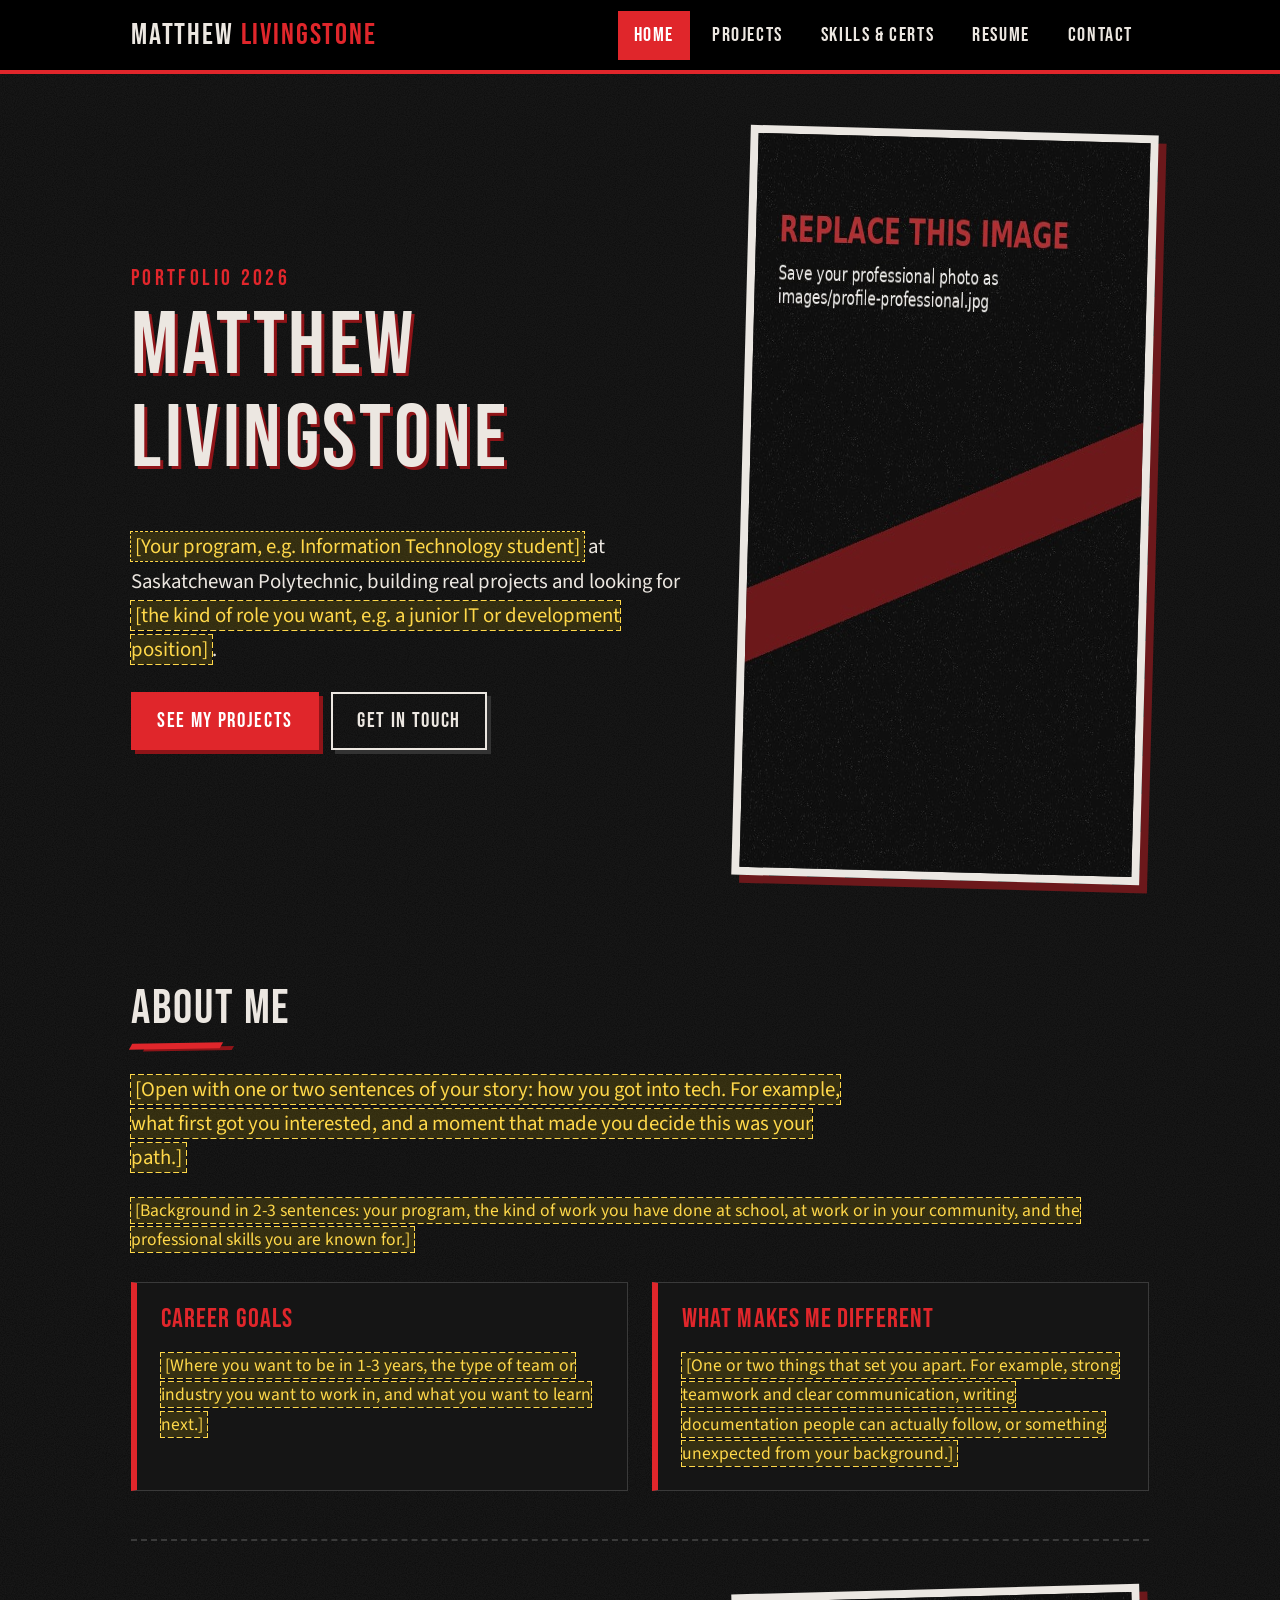
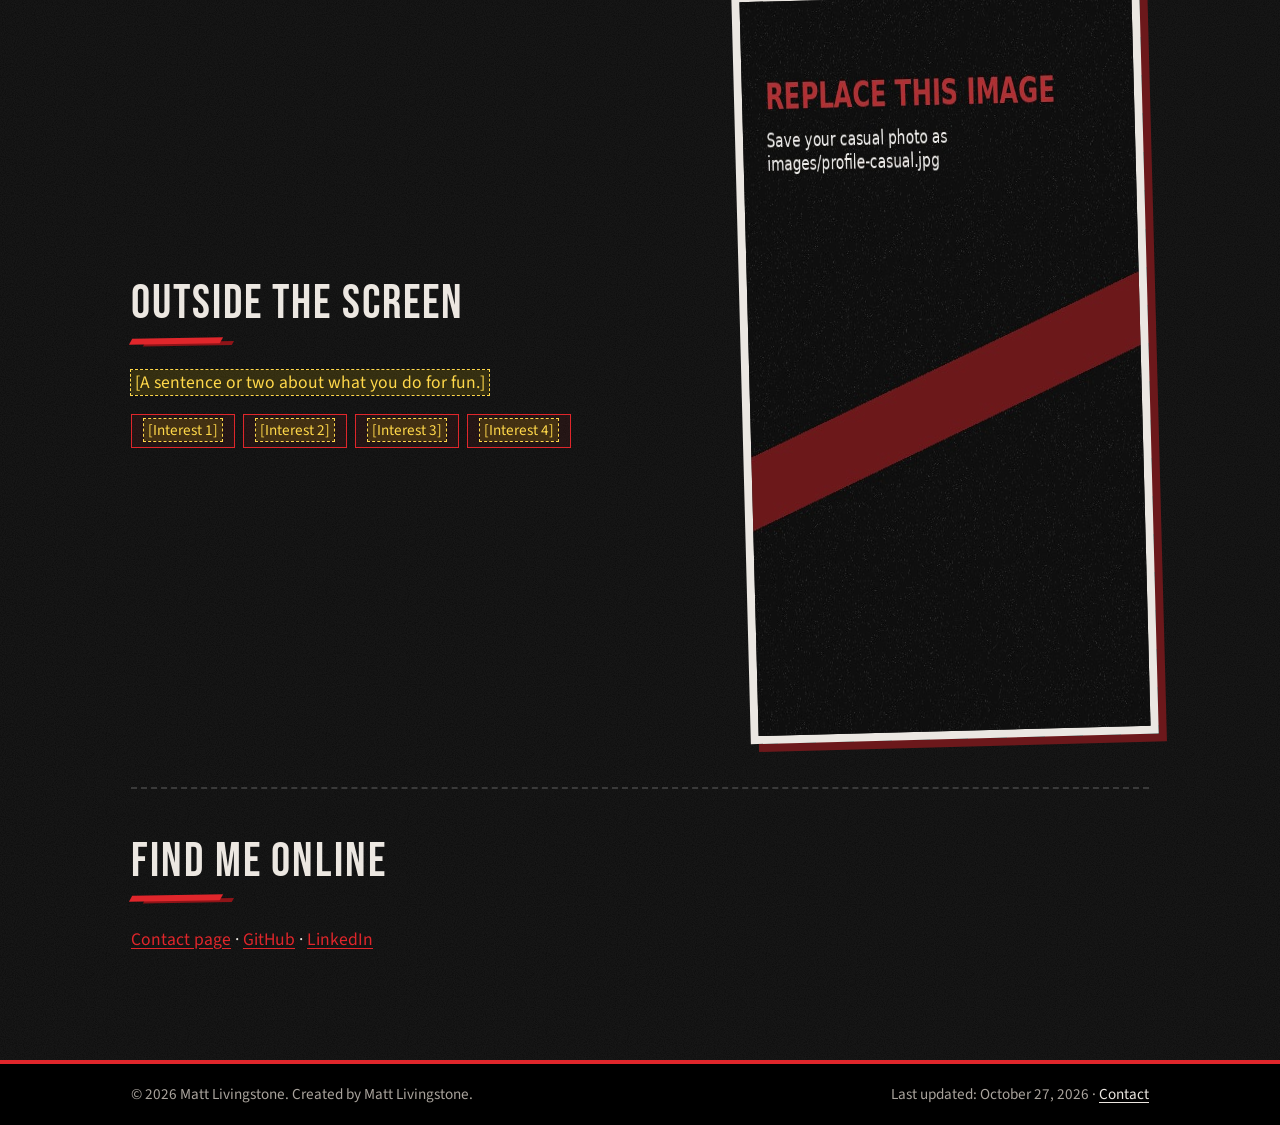
==== index.html @ 57780485 "Update index.html" ====
<!DOCTYPE html>
<html lang="en">
<head>
  <meta charset="UTF-8">
  <meta name="viewport" content="width=device-width, initial-scale=1">
  <title>Matthew Livingstone | Home &amp; About Me</title>
  <meta name="description" content="Portfolio of Matthew Livingstone: about me, projects, skills, resume and contact information.">
  <link rel="stylesheet" href="css/style.css">
</head>
<body>

<header class="site-header">
  <div class="bar">
    <a class="logo" href="index.html">MATTHEW <span>LIVINGSTONE</span></a>
    <nav aria-label="Main navigation">
      <ul>
        <li><a href="index.html" aria-current="page">Home</a></li>
        <li><a href="projects.html">Projects</a></li>
        <li><a href="skills.html">Skills &amp; Certs</a></li>
        <li><a href="resume.html">Resume</a></li>
        <li><a href="contact.html">Contact</a></li>
      </ul>
    </nav>
  </div>
</header>

<main>

  <!-- HOME / HERO -->
  <div class="hero">
    <div>
      <p class="kicker">Portfolio 2026</p>
      <h1>Matthew Livingstone</h1>
      <p class="lead">
        <mark class="fill">[Your program, e.g. Information Technology student]</mark> at
        Saskatchewan Polytechnic, building real projects and looking for
        <mark class="fill">[the kind of role you want, e.g. a junior IT or development position]</mark>.
      </p>
      <div class="buttons">
        <a class="btn" href="projects.html">See My Projects</a>
        <a class="btn ghost" href="contact.html">Get In Touch</a>
      </div>
    </div>
    <figure class="photo">
      <img src="images/profile-professional.jpg" alt="Professional headshot of Matt Livingstone" width="600" height="750">
    </figure>
  </div>

  <!-- ABOUT ME -->
  <section id="about">
    <h2>About Me</h2>
    <p class="lead">
      <mark class="fill">[Open with one or two sentences of your story: how you got into tech. For example, what first got you interested, and a moment that made you decide this was your path.]</mark>
    </p>
    <p>
      <mark class="fill">[Background in 2-3 sentences: your program, the kind of work you have done at school, at work or in your community, and the professional skills you are known for.]</mark>
    </p>

    <div class="grid two" style="margin-top: 28px;">
      <div class="card">
        <h3>Career Goals</h3>
        <p>
          <mark class="fill">[Where you want to be in 1-3 years, the type of team or industry you want to work in, and what you want to learn next.]</mark>
        </p>
      </div>
      <div class="card">
        <h3>What Makes Me Different</h3>
        <p>
          <mark class="fill">[One or two things that set you apart. For example, strong teamwork and clear communication, writing documentation people can actually follow, or something unexpected from your background.]</mark>
        </p>
      </div>
    </div>
  </section>

  <!-- INTERESTS -->
  <section id="interests">
    <div class="hero" style="padding: 0;">
      <div>
        <h2>Outside the Screen</h2>
        <p>
          <mark class="fill">[A sentence or two about what you do for fun.]</mark>
        </p>
        <ul class="tags">
          <li><mark class="fill">[Interest 1]</mark></li>
          <li><mark class="fill">[Interest 2]</mark></li>
          <li><mark class="fill">[Interest 3]</mark></li>
          <li><mark class="fill">[Interest 4]</mark></li>
        </ul>
      </div>
      <figure class="photo alt">
        <img src="images/profile-casual.jpg" alt="Casual photo of Matt Livingstone" width="600" height="750">
      </figure>
    </div>
  </section>

  <!-- QUICK CONTACT -->
  <section id="quick-contact">
    <h2>Find Me Online</h2>
    <p>
      <a href="contact.html">Contact page</a> &middot;
      <a href="https://github.com/YOUR-GITHUB-USERNAME">GitHub</a> &middot;
      <a href="https://www.linkedin.com/in/YOUR-LINKEDIN-NAME">LinkedIn</a>
    </p>
  </section>

</main>

<footer class="site-footer">
  <div class="bar">
    <span>&copy; 2026 Matt Livingstone. Created by Matt Livingstone.</span>
    <span>Last updated: October 27, 2026 &middot; <a href="contact.html">Contact</a></span>
  </div>
</footer>

</body>
</html>
---- css/style.css ----
/* ==========================================================
   Matt Livingstone – Portfolio
   Red + black, a little grungy, nothing fancy.
   Edit the colours here and the whole site changes.
   ========================================================== */

@import url("https://fonts.googleapis.com/css2?family=Bebas+Neue&family=Source+Sans+3:wght@400;600;700&display=swap");

:root {
  --black: #0b0b0b;
  --panel: #151515;
  --panel-2: #1c1c1c;
  --red: #e0262b;
  --red-dark: #8f1418;
  --text: #ece7e1;
  --muted: #a9a39c;
  --line: #3a3a3a;
}

* { box-sizing: border-box; }

html { scroll-behavior: smooth; }

body {
  margin: 0;
  background-color: var(--black);
  /* subtle film-grain noise drawn with SVG, no image file needed */
  background-image: url("data:image/svg+xml;utf8,<svg xmlns='http://www.w3.org/2000/svg' width='220' height='220'><filter id='n'><feTurbulence type='fractalNoise' baseFrequency='0.9' numOctaves='2' stitchTiles='stitch'/><feColorMatrix values='0 0 0 0 1  0 0 0 0 1  0 0 0 0 1  0 0 0 0.07 0'/></filter><rect width='100%' height='100%' filter='url(%23n)'/></svg>");
  color: var(--text);
  font-family: "Source Sans 3", "Segoe UI", Arial, sans-serif;
  font-size: 1.1rem;
  line-height: 1.65;
}

a { color: var(--red); text-underline-offset: 3px; }
a:hover, a:focus { color: #ff5a5f; }

img { max-width: 100%; display: block; }

/* ---------- Headings ---------- */
h1, h2, h3 {
  font-family: "Bebas Neue", Impact, "Arial Narrow", sans-serif;
  font-weight: 400;
  letter-spacing: 0.04em;
  line-height: 1.05;
  margin: 0 0 0.5em;
}
h1 { font-size: clamp(3rem, 9vw, 5.5rem); text-shadow: 3px 3px 0 var(--red-dark); }
h2 { font-size: clamp(2rem, 5vw, 3rem); color: var(--text); }
h3 { font-size: 1.7rem; color: var(--red); }

/* rough red slash under section headings */
h2::after {
  content: "";
  display: block;
  width: 90px;
  height: 6px;
  margin-top: 8px;
  background: var(--red);
  transform: skewX(-30deg) rotate(-1deg);
  box-shadow: 14px 3px 0 -1px var(--red-dark);
}

/* ---------- Header / navigation ---------- */
.site-header {
  background: #000;
  border-bottom: 4px solid var(--red);
  position: sticky;
  top: 0;
  z-index: 10;
}
.site-header .bar {
  max-width: 1050px;
  margin: 0 auto;
  padding: 10px 16px;
  display: flex;
  flex-wrap: wrap;
  align-items: center;
  justify-content: space-between;
  gap: 8px 24px;
}
.logo {
  font-family: "Bebas Neue", Impact, sans-serif;
  font-size: 1.9rem;
  letter-spacing: 0.06em;
  color: var(--text);
  text-decoration: none;
}
.logo span { color: var(--red); }

nav ul {
  list-style: none;
  margin: 0;
  padding: 0;
  display: flex;
  flex-wrap: wrap;
  gap: 4px 6px;
}
nav a {
  display: block;
  padding: 6px 14px;
  font-family: "Bebas Neue", Impact, sans-serif;
  font-size: 1.25rem;
  letter-spacing: 0.08em;
  color: var(--text);
  text-decoration: none;
  border: 2px solid transparent;
}
nav a:hover, nav a:focus { border-color: var(--red); color: #fff; }
nav a[aria-current="page"] { background: var(--red); color: #fff; }

/* ---------- Layout ---------- */
main { max-width: 1050px; margin: 0 auto; padding: 0 16px; }
section { padding: 48px 0; }
section + section { border-top: 2px dashed var(--line); }

.lead { font-size: 1.3rem; color: var(--text); max-width: 46rem; }
.muted { color: var(--muted); }

/* ---------- Hero (home) ---------- */
.hero {
  display: grid;
  grid-template-columns: 1.4fr 1fr;
  gap: 40px;
  align-items: center;
  padding: 56px 0;
}
.kicker {
  font-family: "Bebas Neue", Impact, sans-serif;
  letter-spacing: 0.15em;
  color: var(--red);
  font-size: 1.4rem;
  margin: 0 0 4px;
}
.buttons { display: flex; flex-wrap: wrap; gap: 12px; margin-top: 24px; }
.btn {
  display: inline-block;
  padding: 10px 24px;
  background: var(--red);
  color: #fff;
  font-family: "Bebas Neue", Impact, sans-serif;
  font-size: 1.3rem;
  letter-spacing: 0.08em;
  text-decoration: none;
  border: 2px solid var(--red);
  box-shadow: 4px 4px 0 var(--red-dark);
}
.btn:hover, .btn:focus { background: #fff; color: var(--black); border-color: #fff; }
.btn.ghost { background: transparent; color: var(--text); border-color: var(--text); box-shadow: 4px 4px 0 #333; }
.btn.ghost:hover, .btn.ghost:focus { background: var(--text); color: var(--black); }

/* photos get a taped / photocopied look */
.photo { position: relative; margin: 0; }
.photo img {
  width: 100%;
  border: 8px solid #e8e2da;
  filter: grayscale(0.35) contrast(1.05);
  box-shadow: 8px 8px 0 var(--red-dark);
  transform: rotate(1.5deg);
}
.photo.alt img { transform: rotate(-1.5deg); }
.photo figcaption { margin-top: 16px; font-size: 0.9rem; color: var(--muted); text-align: center; }

/* ---------- Cards ---------- */
.grid { display: grid; gap: 24px; }
.grid.two { grid-template-columns: repeat(2, 1fr); }
.grid.three { grid-template-columns: repeat(3, 1fr); }

.card {
  background: var(--panel);
  border: 1px solid var(--line);
  border-left: 6px solid var(--red);
  padding: 22px 24px;
}
.card h3 { margin-bottom: 0.3em; }
.card p:last-child { margin-bottom: 0; }

.tags { list-style: none; padding: 0; margin: 0; display: flex; flex-wrap: wrap; gap: 8px; }
.tags li {
  padding: 3px 12px;
  border: 1px solid var(--red);
  font-size: 0.95rem;
  background: rgba(224, 38, 43, 0.08);
}

/* ---------- Projects + STAR ---------- */
.project { padding: 56px 0; }
.project-head { display: flex; flex-wrap: wrap; align-items: baseline; gap: 6px 16px; }
.status {
  font-family: "Bebas Neue", Impact, sans-serif;
  letter-spacing: 0.1em;
  background: var(--red);
  color: #fff;
  padding: 2px 12px;
  font-size: 1.1rem;
  transform: rotate(-2deg);
  display: inline-block;
}
.meta { margin: 0 0 20px; padding: 0; list-style: none; }
.meta li { margin-bottom: 4px; }
.meta strong { color: var(--red); }

.project-body {
  display: grid;
  grid-template-columns: 1fr 1fr;
  gap: 32px;
  margin-top: 16px;
}
.artifact { margin: 0; }
.artifact img { border: 2px solid var(--line); width: 100%; }
.artifact figcaption { font-size: 0.95rem; color: var(--muted); margin-top: 8px; }

.star { margin: 0; padding: 0; list-style: none; display: grid; gap: 14px; }
.star li {
  background: var(--panel);
  border: 1px solid var(--line);
  padding: 12px 16px 12px 70px;
  position: relative;
}
.star li b {
  position: absolute;
  left: 0;
  top: 0;
  bottom: 0;
  width: 54px;
  display: flex;
  align-items: center;
  justify-content: center;
  background: var(--red);
  color: #fff;
  font-family: "Bebas Neue", Impact, sans-serif;
  font-size: 2.2rem;
  font-weight: 400;
}
.star li span.label {
  display: block;
  font-family: "Bebas Neue", Impact, sans-serif;
  letter-spacing: 0.1em;
  color: var(--red);
  font-size: 1.1rem;
  line-height: 1.2;
}
.reflection {
  margin-top: 28px;
  padding: 18px 22px;
  background: var(--panel-2);
  border: 2px dashed var(--red);
}
.reflection h4 {
  margin: 0 0 6px;
  font-family: "Bebas Neue", Impact, sans-serif;
  font-weight: 400;
  font-size: 1.5rem;
  letter-spacing: 0.08em;
  color: var(--red);
}
.reflection p { margin: 0; }

/* ---------- Resume ---------- */
.resume-item { margin-bottom: 26px; }
.resume-item h3 { margin-bottom: 0; }
.resume-item .when { color: var(--muted); margin: 0 0 6px; font-size: 1rem; }
.resume-item ul { margin: 6px 0 0; padding-left: 1.2rem; }

/* ---------- Contact form ---------- */
form { display: grid; gap: 16px; }
label { display: block; font-family: "Bebas Neue", Impact, sans-serif; letter-spacing: 0.08em; font-size: 1.3rem; margin-bottom: 4px; }
input, textarea {
  width: 100%;
  padding: 10px 12px;
  background: #0f0f0f;
  color: var(--text);
  border: 2px solid var(--line);
  font: inherit;
}
input:focus, textarea:focus { outline: none; border-color: var(--red); }
textarea { min-height: 160px; resize: vertical; }
button.btn { cursor: pointer; justify-self: start; }
.contact-list { list-style: none; padding: 0; margin: 0; }
.contact-list li { margin-bottom: 14px; }
.contact-list strong {
  display: block;
  font-family: "Bebas Neue", Impact, sans-serif;
  letter-spacing: 0.1em;
  color: var(--red);
  font-weight: 400;
  font-size: 1.3rem;
}

/* ---------- Things YOU still need to fill in ---------- */
/* Find them by searching the page text for "[" or the class "fill".
   When you replace the text, delete the <mark class="fill"> tags too. */
mark.fill {
  background: rgba(255, 214, 0, 0.14);
  color: #ffd84a;
  padding: 0 4px;
  outline: 1px dashed #ffd84a;
}

/* ---------- Footer ---------- */
.site-footer {
  margin-top: 40px;
  background: #000;
  border-top: 4px solid var(--red);
  color: var(--muted);
  font-size: 0.95rem;
}
.site-footer .bar {
  max-width: 1050px;
  margin: 0 auto;
  padding: 18px 16px;
  display: flex;
  flex-wrap: wrap;
  justify-content: space-between;
  gap: 6px 24px;
}
.site-footer a { color: var(--text); }

/* ---------- Phones / small screens ---------- */
@media (max-width: 800px) {
  .hero, .project-body, .grid.two, .grid.three { grid-template-columns: 1fr; }
  .hero { padding-top: 32px; }
  .site-header { position: static; }
  .photo { max-width: 360px; }
}

@media print {
  body { background: #fff; color: #000; }
  .site-header, .site-footer, .buttons { display: none; }
  .card, .resume-item { border-color: #999; background: #fff; }
}
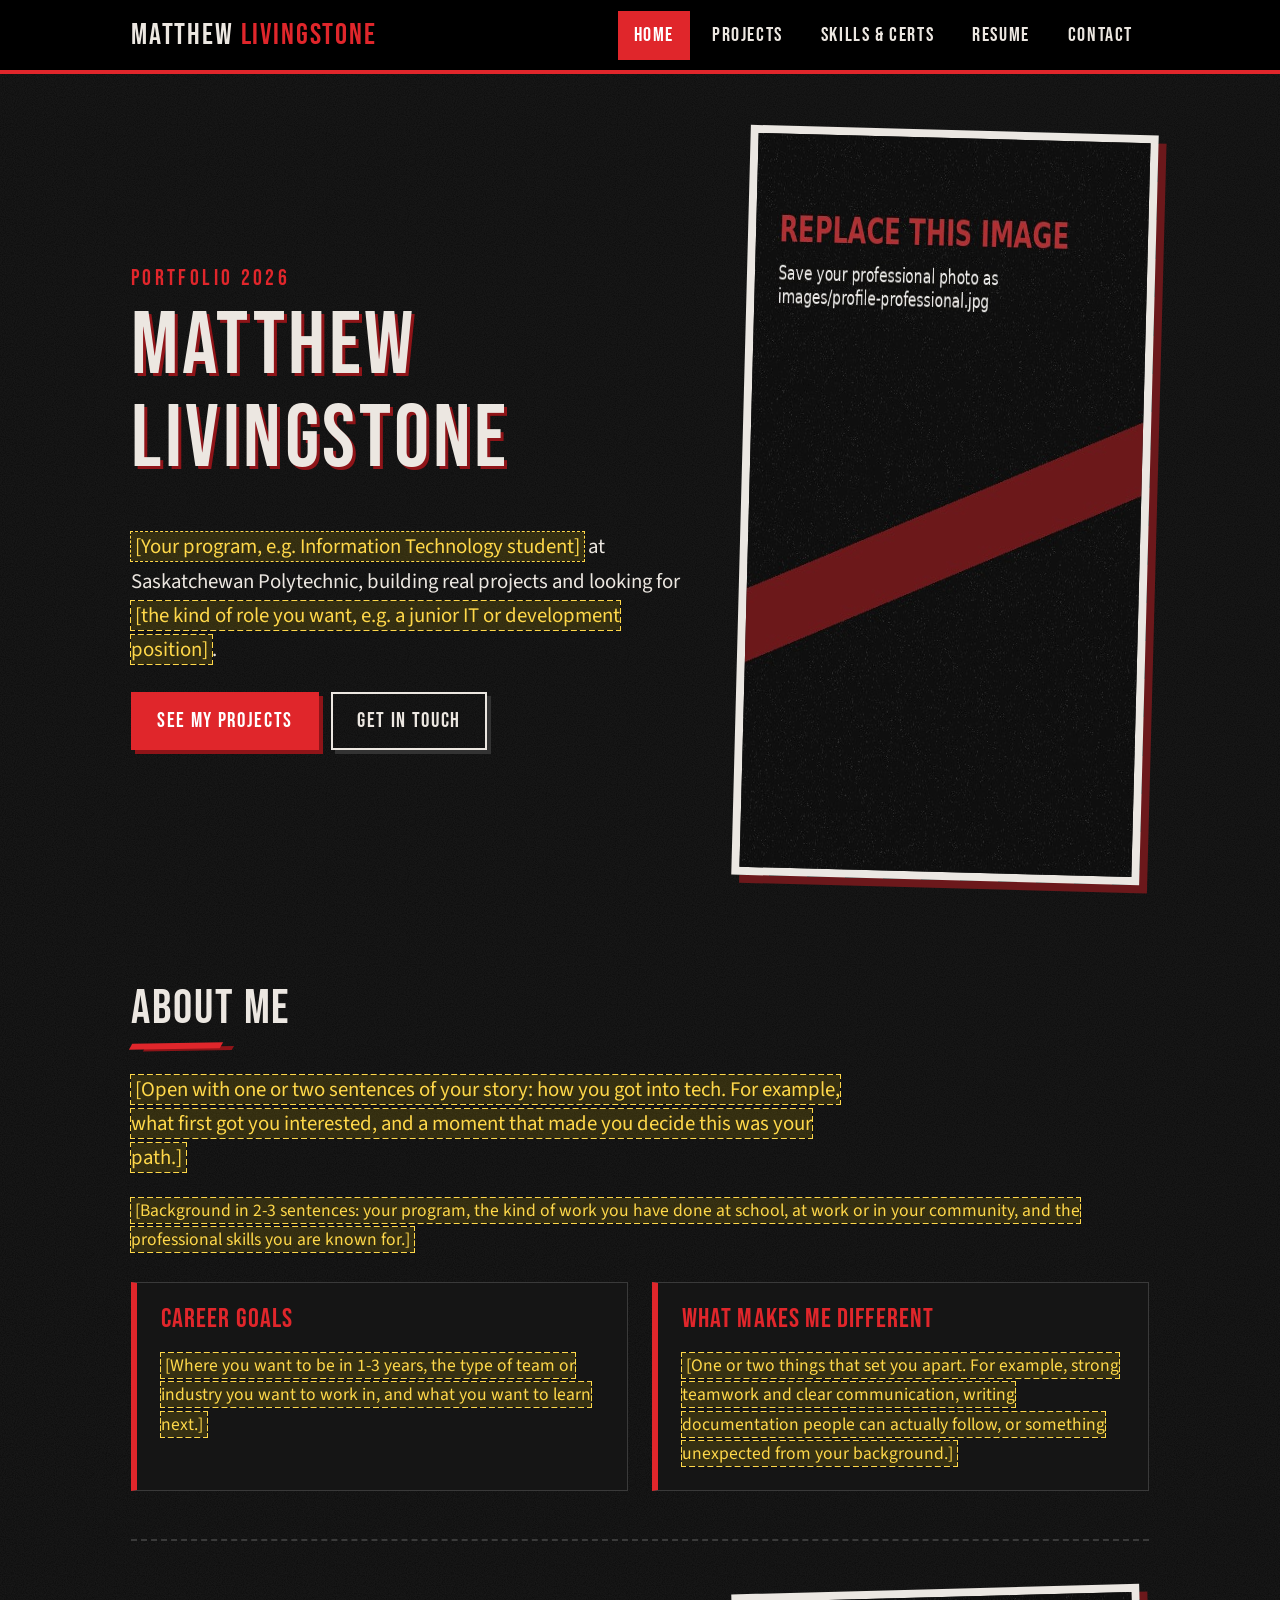
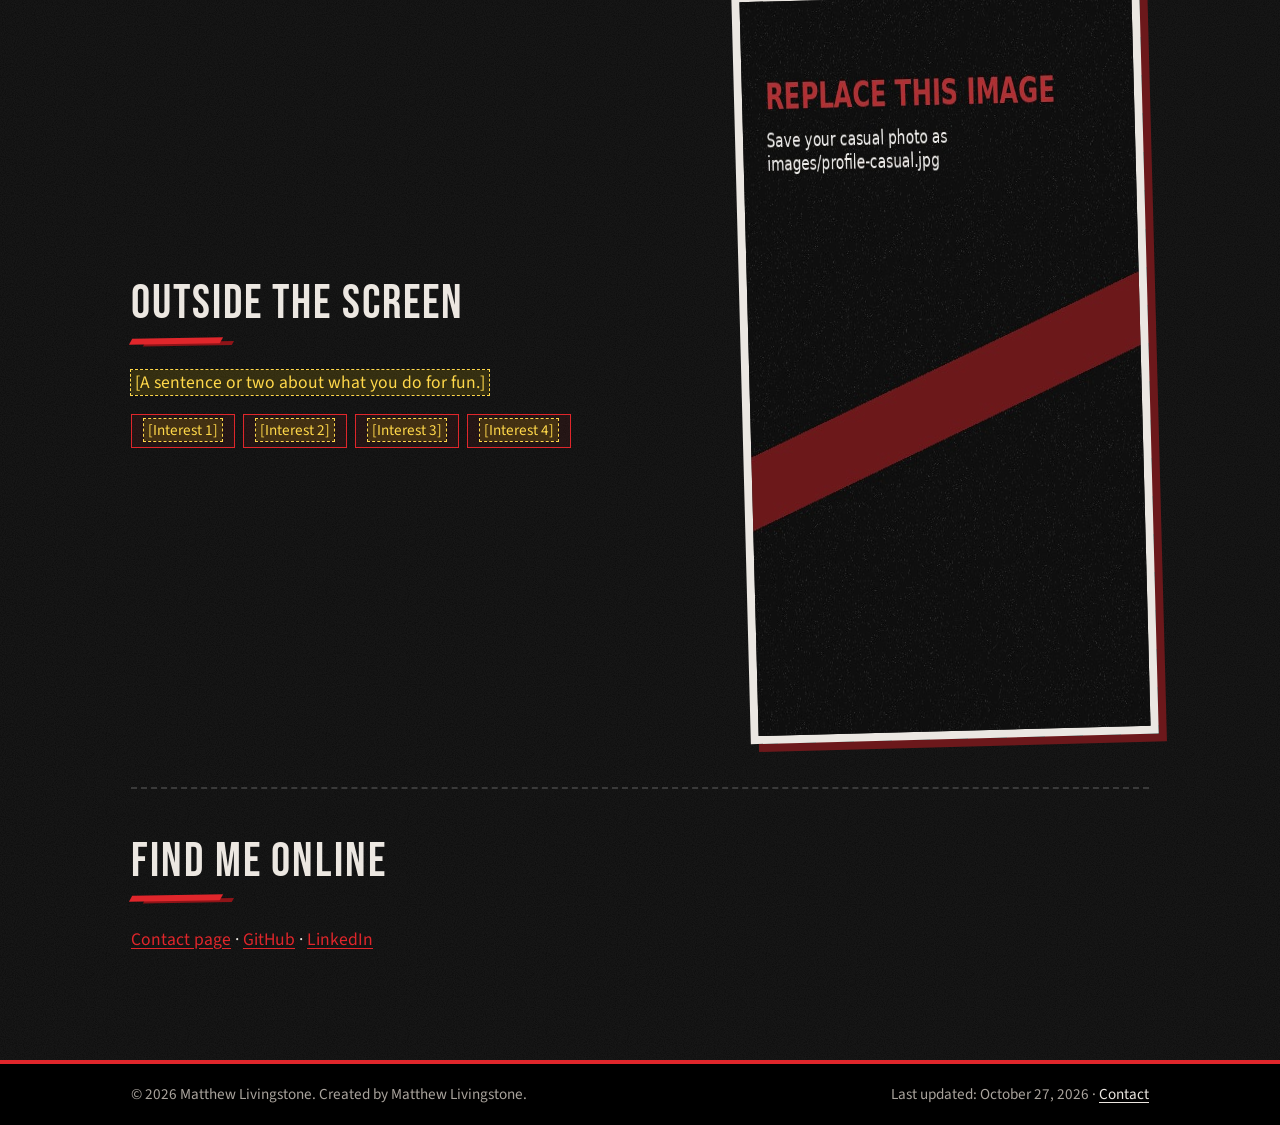
==== commit c8b101b7: "Update index.html" ====
--- a/index.html
+++ b/index.html
@@ -11,7 +11,7 @@
 
 <header class="site-header">
   <div class="bar">
-    <a class="logo" href="index.html">MATTHEW <span>LIVINGSTONE</span></a>
+    <a class="logo" href="index.html">Matthew <span>LIVINGSTONE</span></a>
     <nav aria-label="Main navigation">
       <ul>
         <li><a href="index.html" aria-current="page">Home</a></li>
@@ -42,7 +42,7 @@
       </div>
     </div>
     <figure class="photo">
-      <img src="images/profile-professional.jpg" alt="Professional headshot of Matt Livingstone" width="600" height="750">
+      <img src="images/profile-professional.jpg" alt="Professional headshot of Matthew Livingstone" width="600" height="750">
     </figure>
   </div>
 
@@ -88,7 +88,7 @@
         </ul>
       </div>
       <figure class="photo alt">
-        <img src="images/profile-casual.jpg" alt="Casual photo of Matt Livingstone" width="600" height="750">
+        <img src="images/profile-casual.jpg" alt="Casual photo of Matthewhew Livingstone" width="600" height="750">
       </figure>
     </div>
   </section>
@@ -107,7 +107,7 @@
 
 <footer class="site-footer">
   <div class="bar">
-    <span>&copy; 2026 Matt Livingstone. Created by Matt Livingstone.</span>
+    <span>&copy; 2026 Matthew Livingstone. Created by Matthew Livingstone.</span>
     <span>Last updated: October 27, 2026 &middot; <a href="contact.html">Contact</a></span>
   </div>
 </footer>
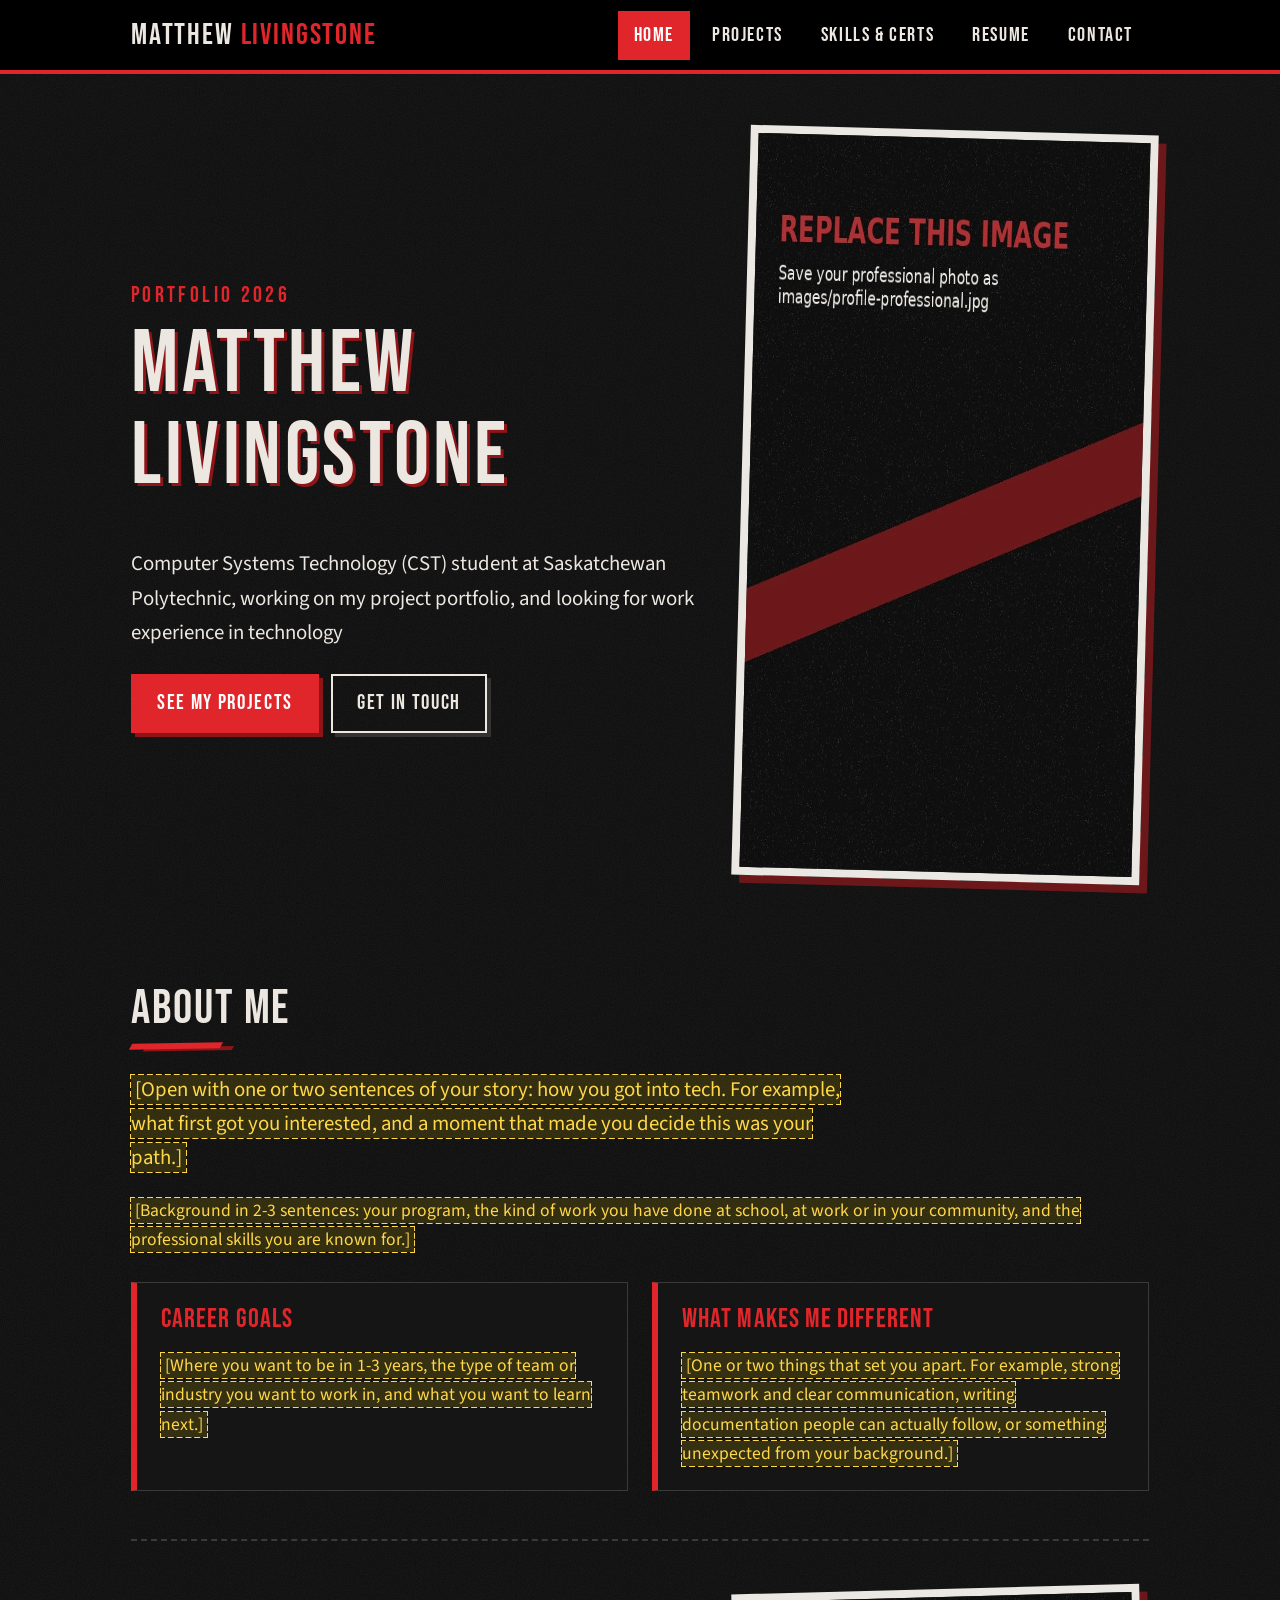
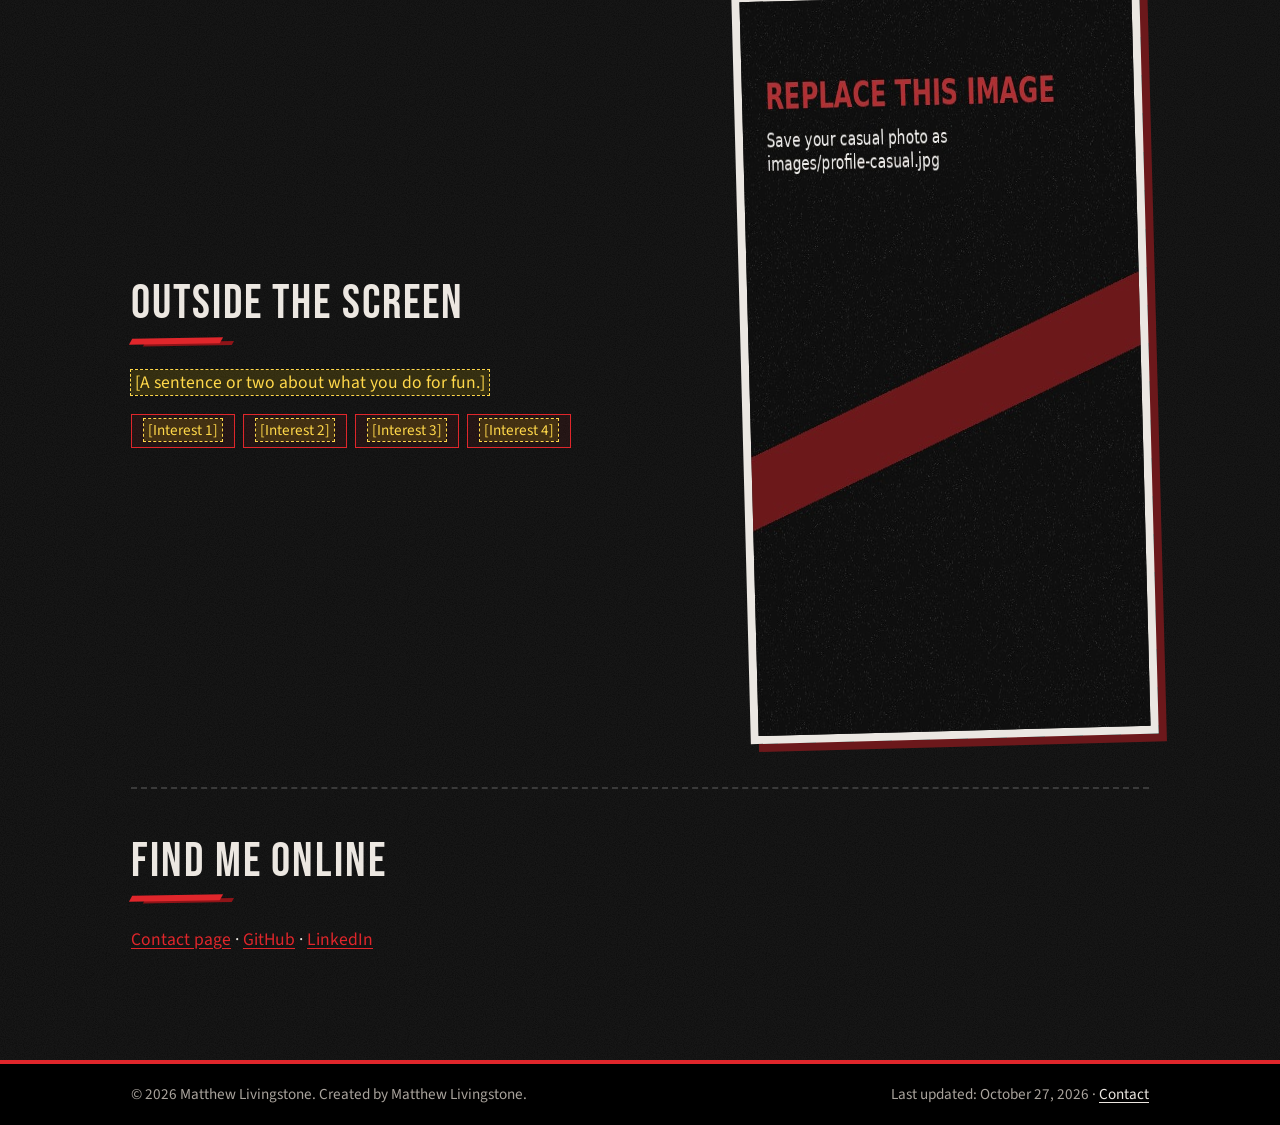
==== commit b238c702: "Update index.html" ====
--- a/index.html
+++ b/index.html
@@ -32,9 +32,9 @@
       <p class="kicker">Portfolio 2026</p>
       <h1>Matthew Livingstone</h1>
       <p class="lead">
-        <mark class="fill">[Your program, e.g. Information Technology student]</mark> at
-        Saskatchewan Polytechnic, building real projects and looking for
-        <mark class="fill">[the kind of role you want, e.g. a junior IT or development position]</mark>.
+        Computer Systems Technology (CST) student at 
+        Saskatchewan Polytechnic, working on my project portfolio, and looking for
+        work experience in technology
       </p>
       <div class="buttons">
         <a class="btn" href="projects.html">See My Projects</a>
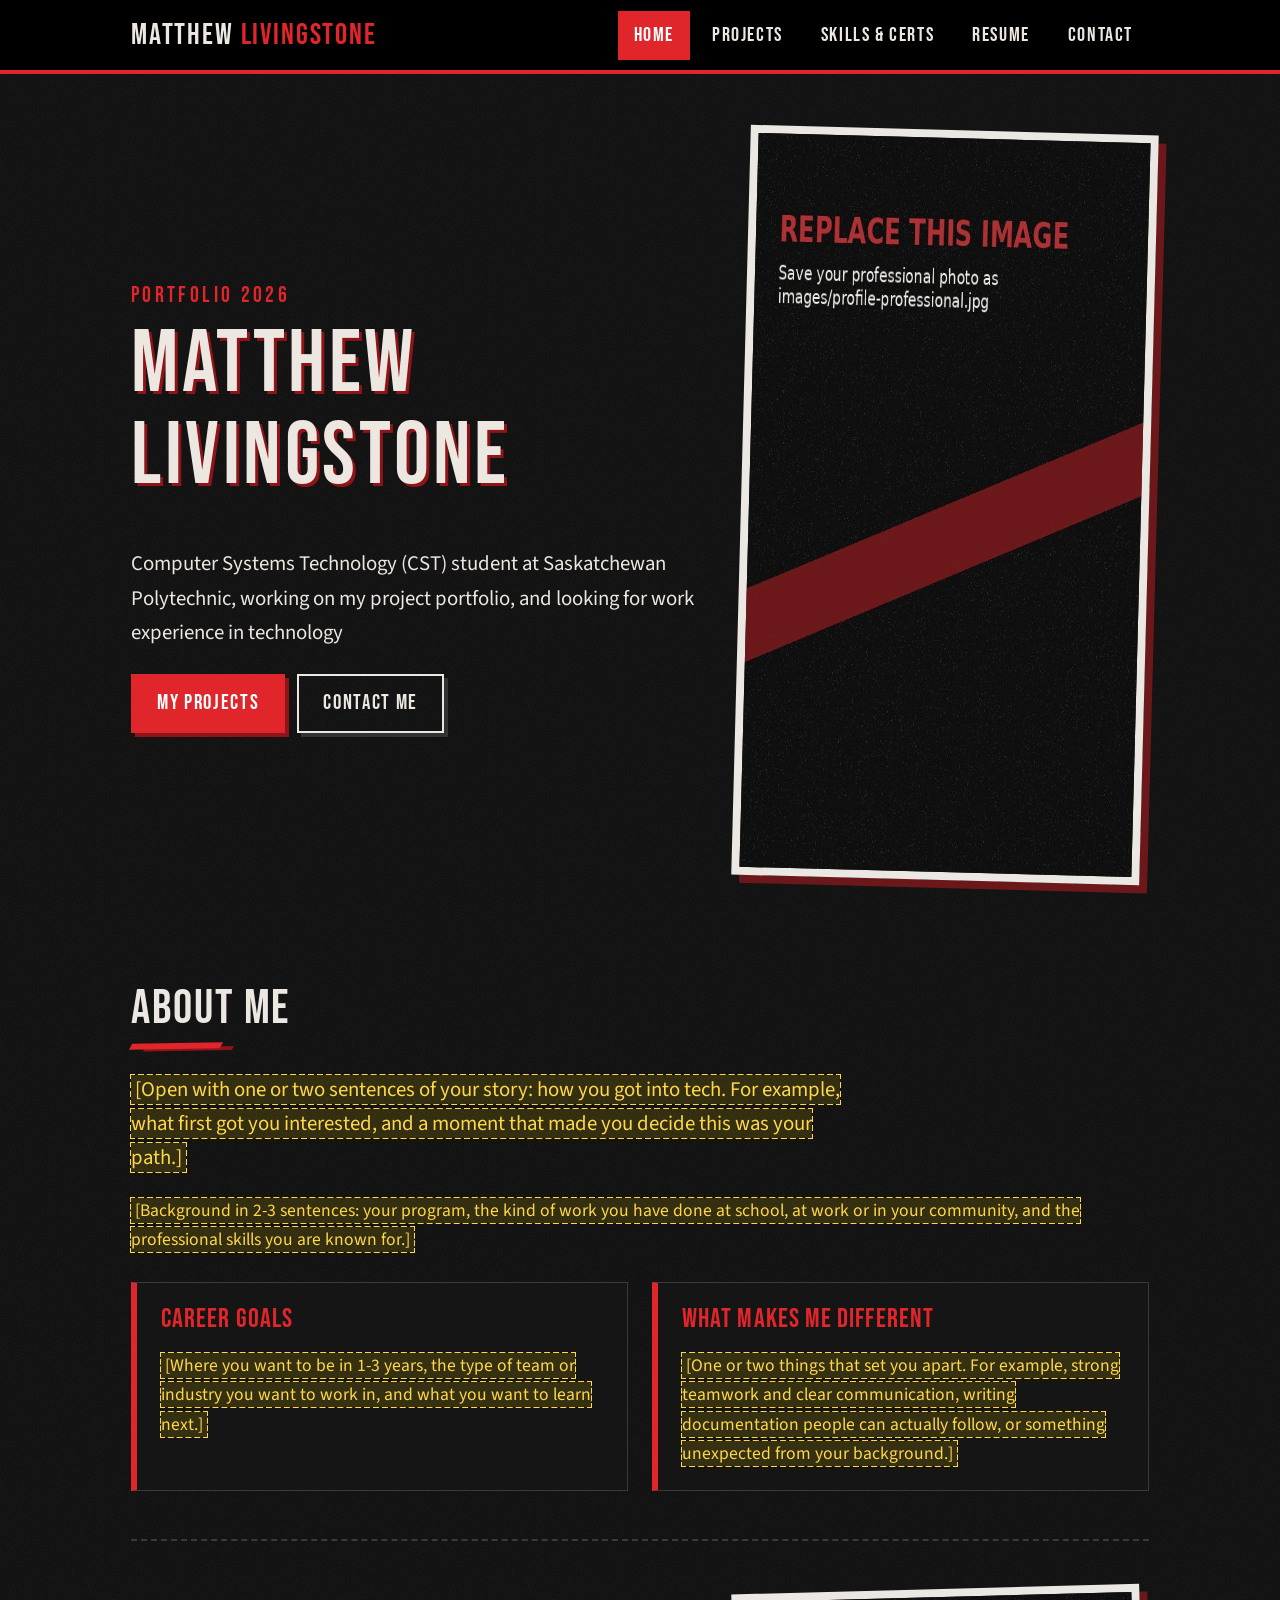
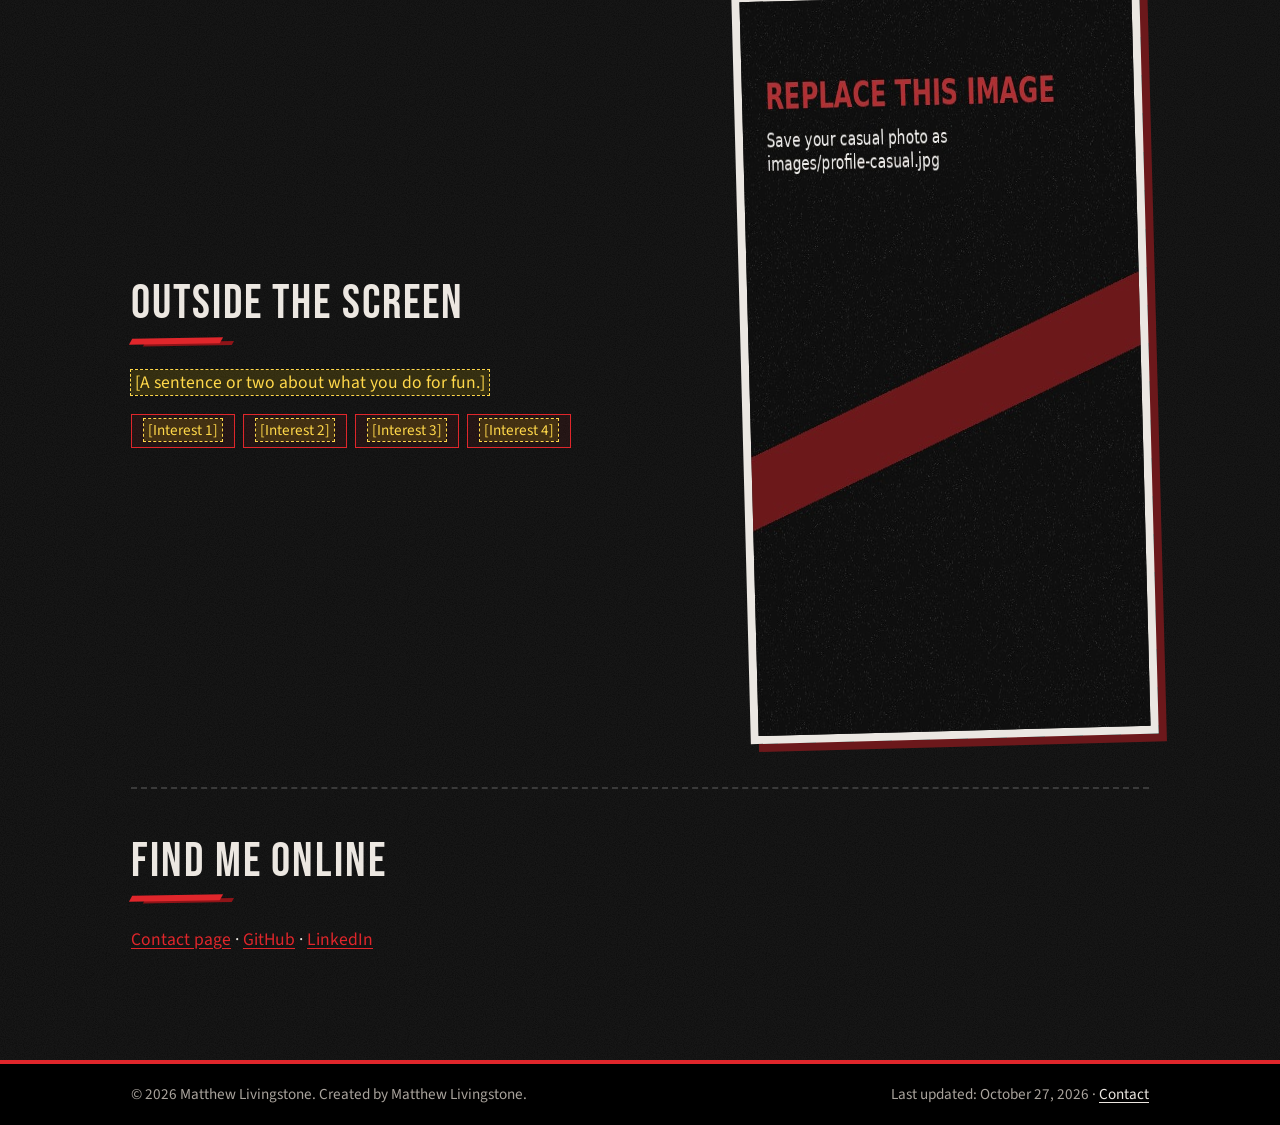
==== commit c47820e7: "Update index.html" ====
--- a/index.html
+++ b/index.html
@@ -37,8 +37,8 @@
         work experience in technology
       </p>
       <div class="buttons">
-        <a class="btn" href="projects.html">See My Projects</a>
-        <a class="btn ghost" href="contact.html">Get In Touch</a>
+        <a class="btn" href="projects.html">My Projects</a>
+        <a class="btn ghost" href="contact.html">Contact Me</a>
       </div>
     </div>
     <figure class="photo">
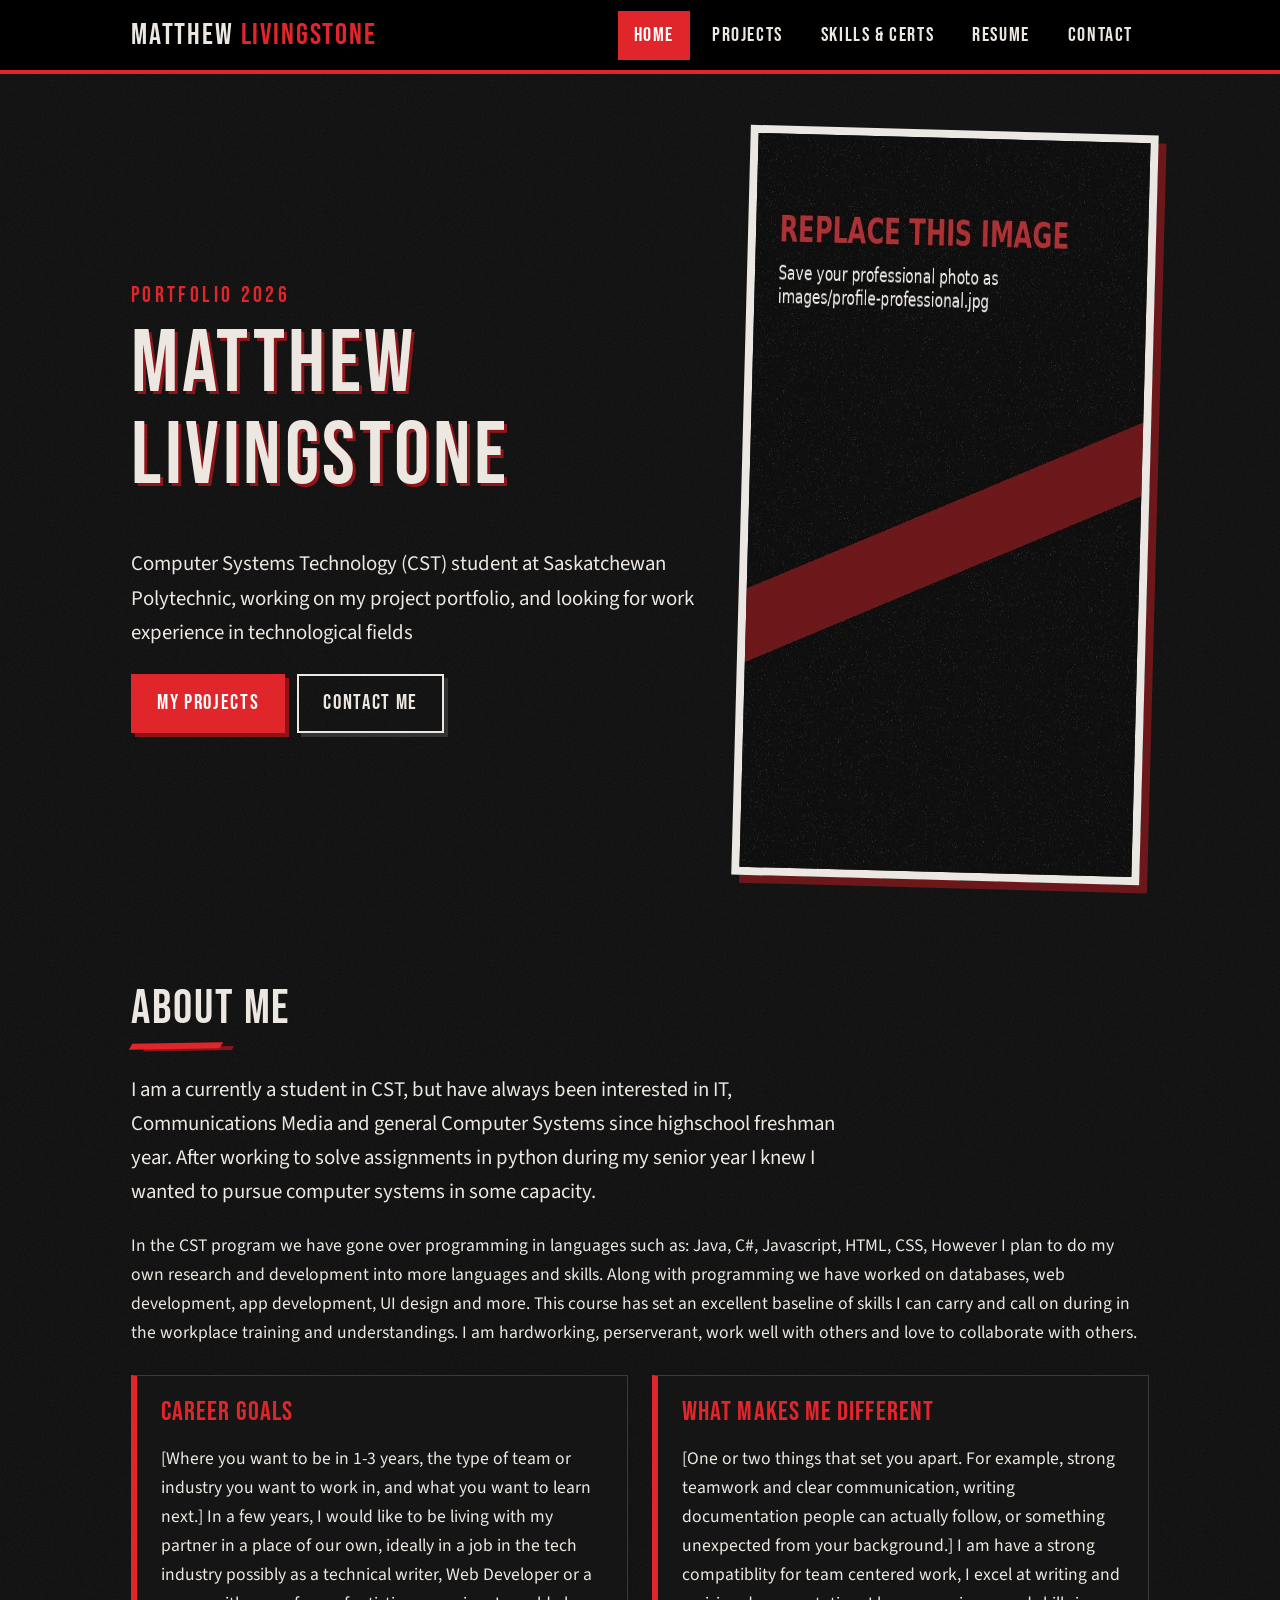
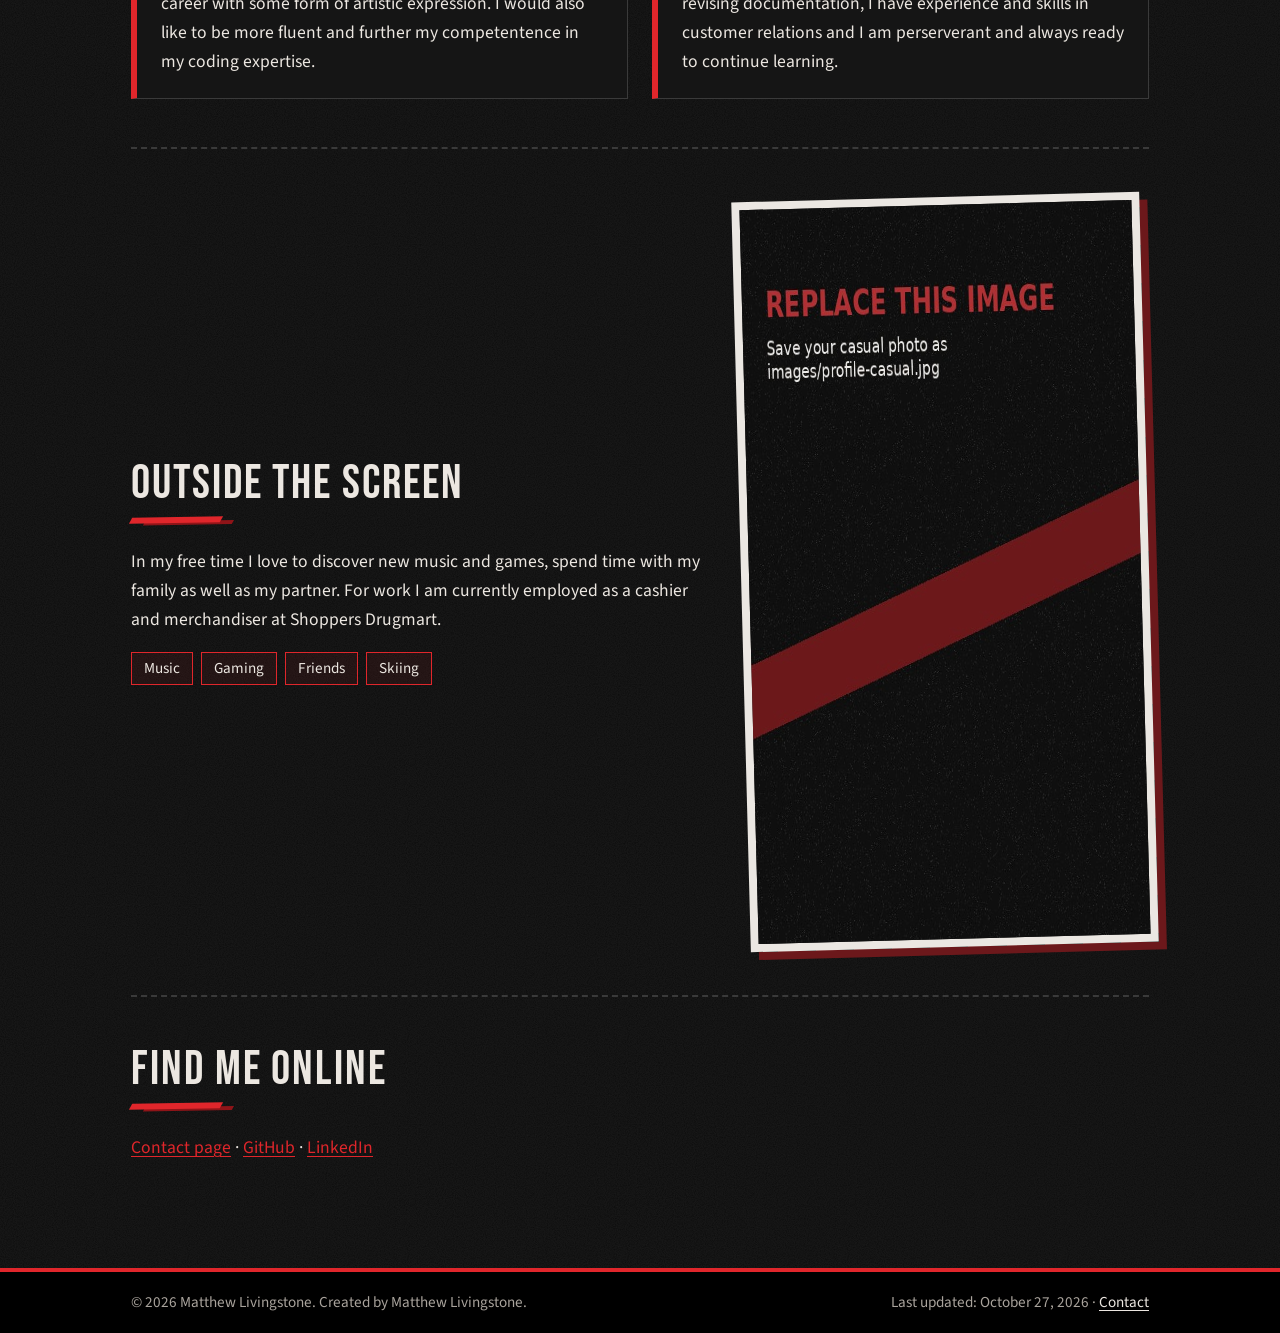
==== commit 0289b6a9: "Update index.html" ====
--- a/index.html
+++ b/index.html
@@ -34,7 +34,7 @@
       <p class="lead">
         Computer Systems Technology (CST) student at 
         Saskatchewan Polytechnic, working on my project portfolio, and looking for
-        work experience in technology
+        work experience in technological fields
       </p>
       <div class="buttons">
         <a class="btn" href="projects.html">My Projects</a>
@@ -50,23 +50,27 @@
   <section id="about">
     <h2>About Me</h2>
     <p class="lead">
-      <mark class="fill">[Open with one or two sentences of your story: how you got into tech. For example, what first got you interested, and a moment that made you decide this was your path.]</mark>
+      I am a currently a student in CST, but have always been interested in IT, Communications Media and general Computer Systems since highschool freshman year. After working to solve assignments in python during my senior year I knew I wanted to pursue computer systems in some capacity.
     </p>
     <p>
-      <mark class="fill">[Background in 2-3 sentences: your program, the kind of work you have done at school, at work or in your community, and the professional skills you are known for.]</mark>
+      In the CST program we have gone over programming in languages such as: Java, C#, Javascript, HTML, CSS, However I plan to do my own research and development into more languages and skills.
+      Along with programming we have worked on databases, web development, app development, UI design and more. This course has set an excellent baseline of skills I can carry and call on
+      during in the workplace training and understandings. I am hardworking, perserverant, work well with others and love to collaborate with others.
     </p>
 
     <div class="grid two" style="margin-top: 28px;">
       <div class="card">
         <h3>Career Goals</h3>
         <p>
-          <mark class="fill">[Where you want to be in 1-3 years, the type of team or industry you want to work in, and what you want to learn next.]</mark>
-        </p>
+         [Where you want to be in 1-3 years, the type of team or industry you want to work in, and what you want to learn next.]
+          In a few years, I would like to be living with my partner in a place of our own, ideally in a job in the tech industry possibly as a technical writer, Web Developer or a career with some form of artistic
+          expression. I would also like to be more fluent and further my competentence in my coding expertise.
       </div>
       <div class="card">
         <h3>What Makes Me Different</h3>
         <p>
-          <mark class="fill">[One or two things that set you apart. For example, strong teamwork and clear communication, writing documentation people can actually follow, or something unexpected from your background.]</mark>
+          [One or two things that set you apart. For example, strong teamwork and clear communication, writing documentation people can actually follow, or something unexpected from your background.]
+          I am have a strong compatiblity for team centered work, I excel at writing and revising documentation, I have experience and skills in customer relations and I am perserverant and always ready to continue learning.
         </p>
       </div>
     </div>
@@ -78,13 +82,13 @@
       <div>
         <h2>Outside the Screen</h2>
         <p>
-          <mark class="fill">[A sentence or two about what you do for fun.]</mark>
+          In my free time I love to discover new music and games, spend time with my family as well as my partner. For work I am currently employed as a cashier and merchandiser at Shoppers Drugmart.
         </p>
         <ul class="tags">
-          <li><mark class="fill">[Interest 1]</mark></li>
-          <li><mark class="fill">[Interest 2]</mark></li>
-          <li><mark class="fill">[Interest 3]</mark></li>
-          <li><mark class="fill">[Interest 4]</mark></li>
+          <li>Music</li>
+          <li>Gaming</li>
+          <li>Friends</li>
+          <li>Skiing</li>
         </ul>
       </div>
       <figure class="photo alt">
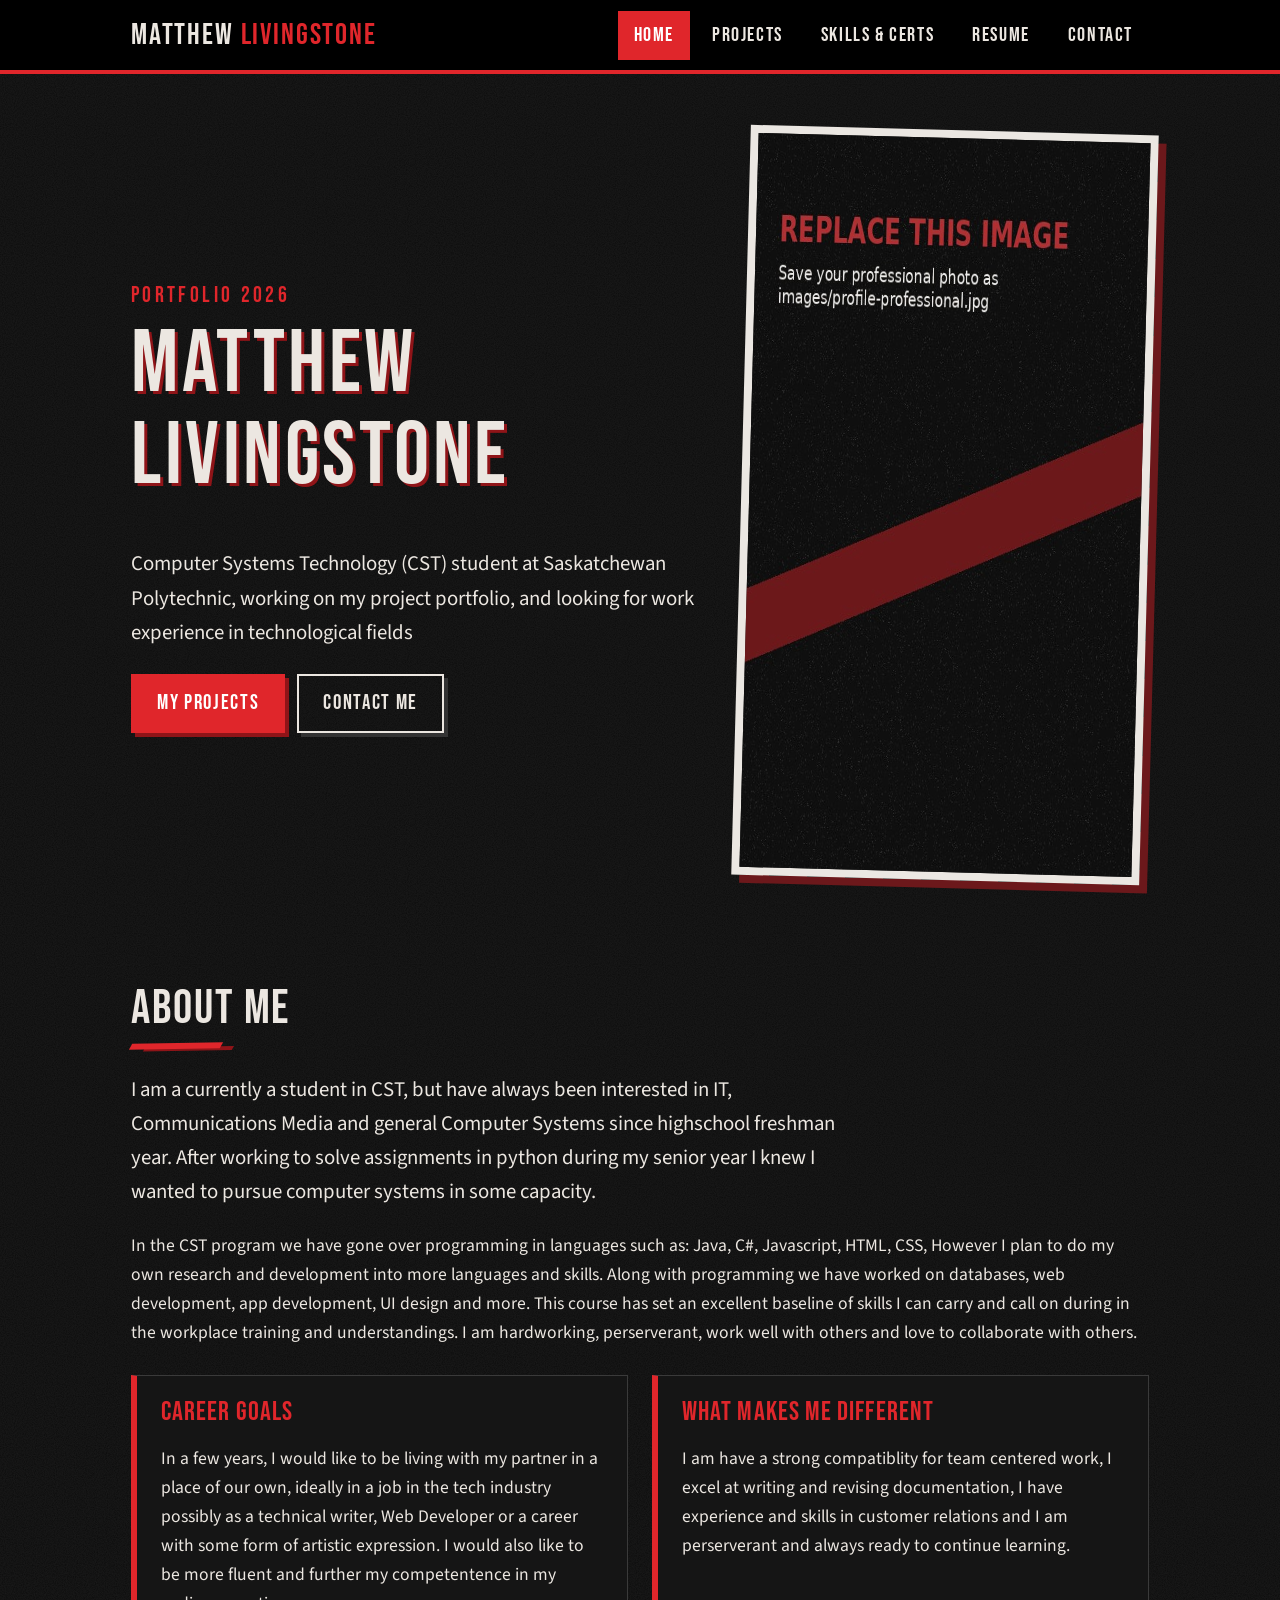
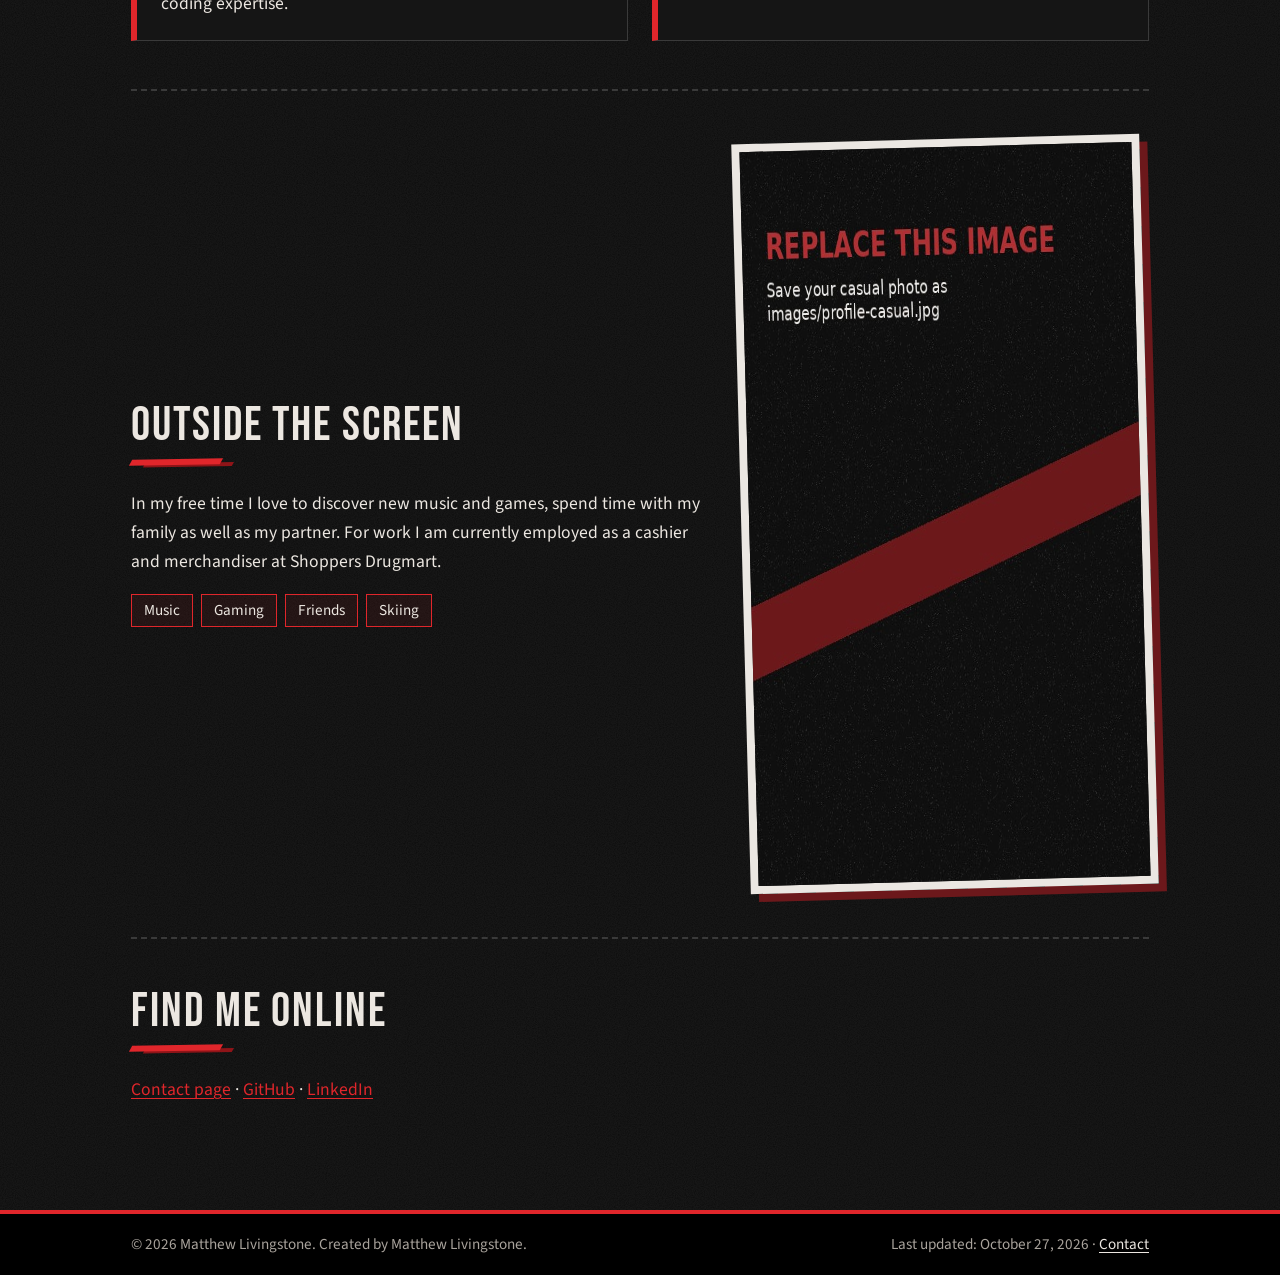
==== commit 970e30bb: "Update index.html" ====
--- a/index.html
+++ b/index.html
@@ -62,14 +62,12 @@
       <div class="card">
         <h3>Career Goals</h3>
         <p>
-         [Where you want to be in 1-3 years, the type of team or industry you want to work in, and what you want to learn next.]
           In a few years, I would like to be living with my partner in a place of our own, ideally in a job in the tech industry possibly as a technical writer, Web Developer or a career with some form of artistic
           expression. I would also like to be more fluent and further my competentence in my coding expertise.
       </div>
       <div class="card">
         <h3>What Makes Me Different</h3>
         <p>
-          [One or two things that set you apart. For example, strong teamwork and clear communication, writing documentation people can actually follow, or something unexpected from your background.]
           I am have a strong compatiblity for team centered work, I excel at writing and revising documentation, I have experience and skills in customer relations and I am perserverant and always ready to continue learning.
         </p>
       </div>
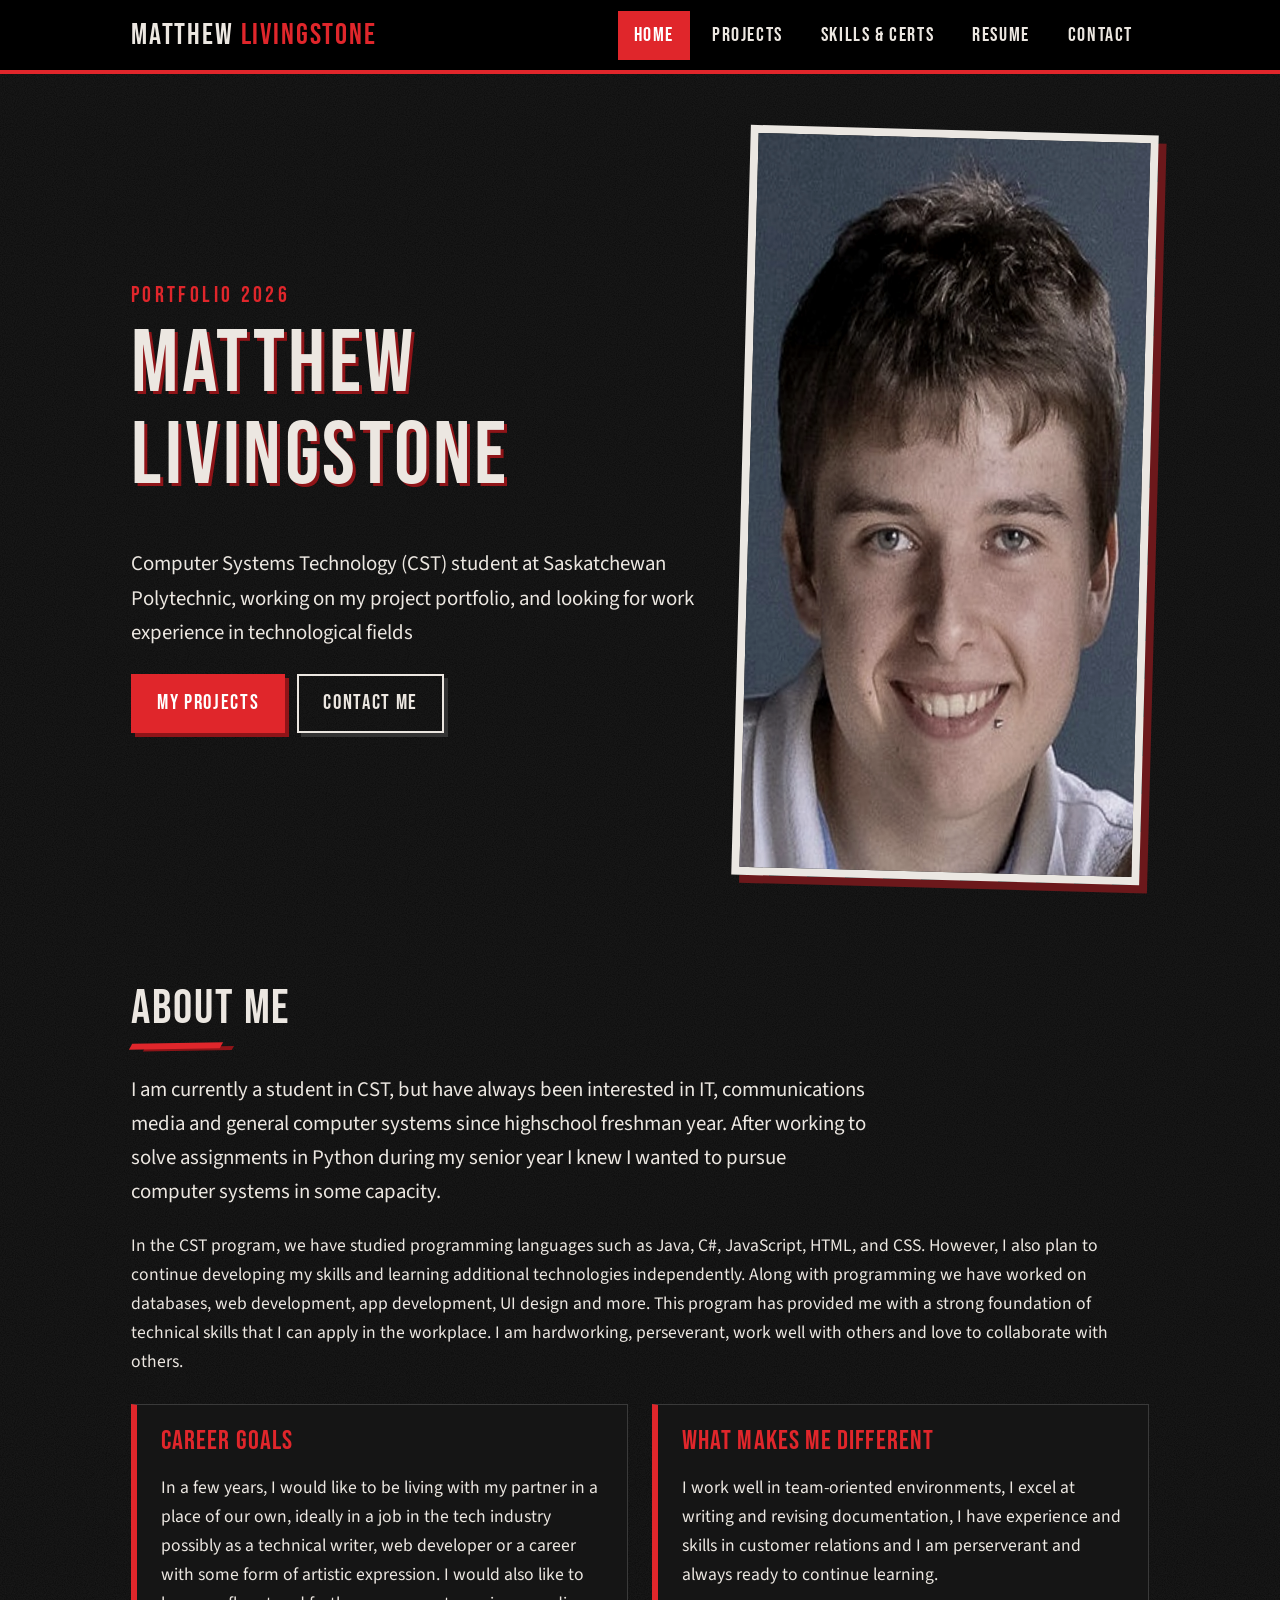
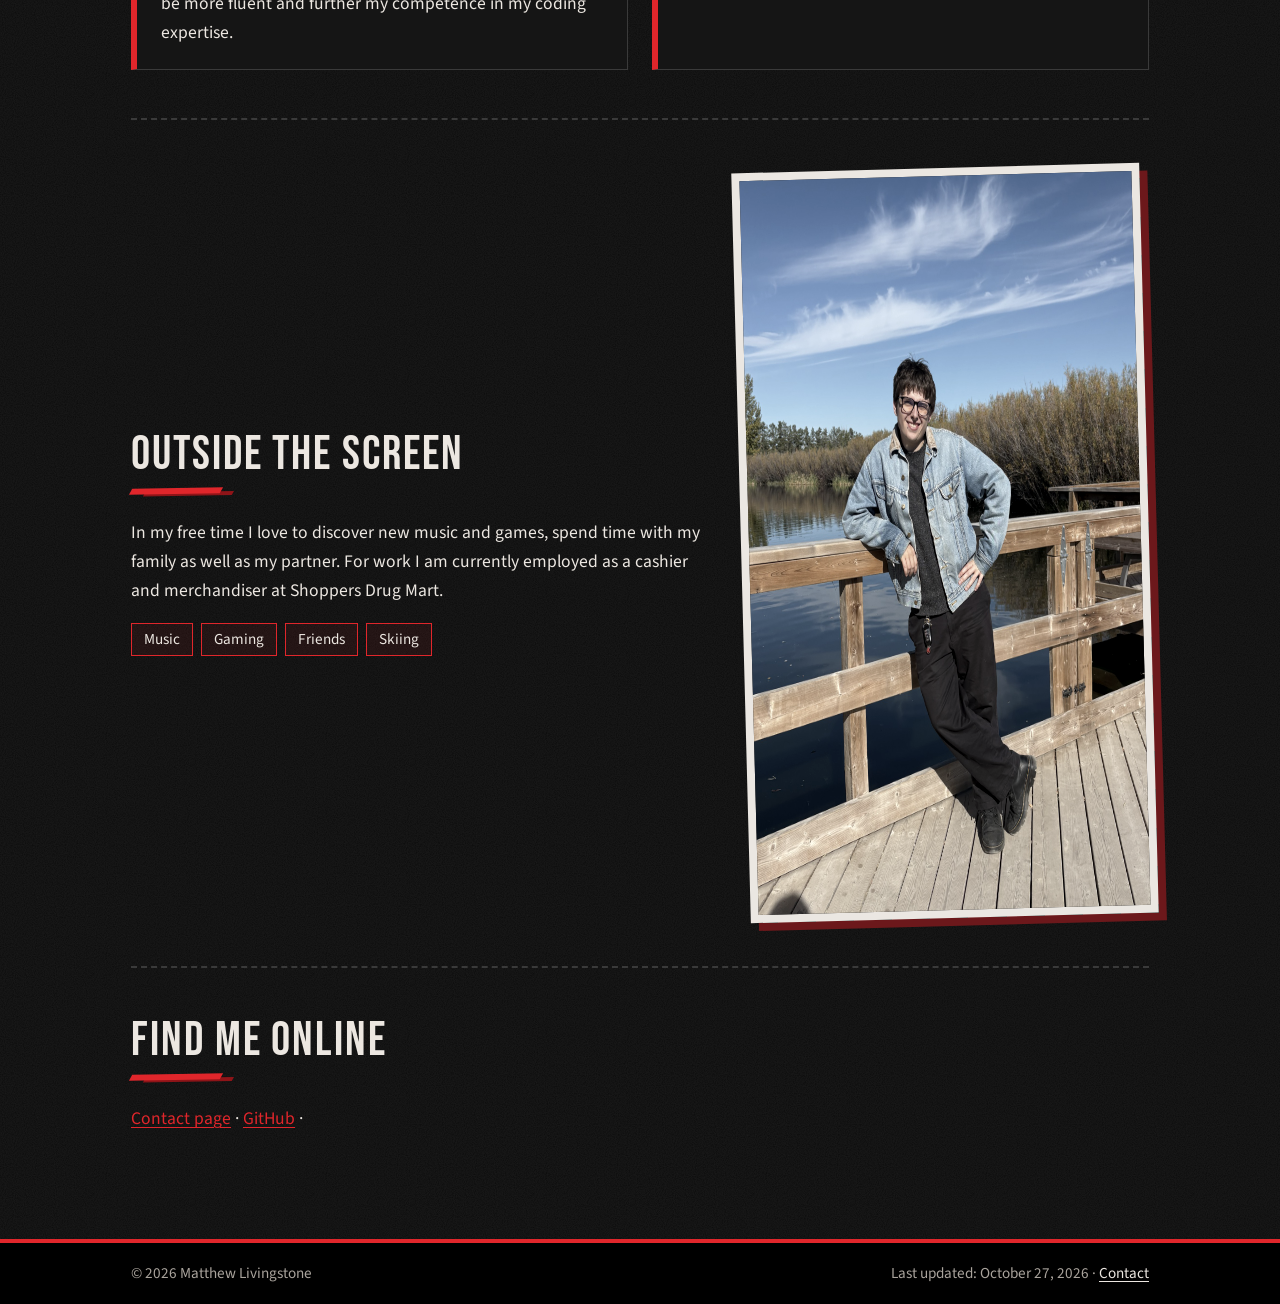
==== commit 68a02e5f: "Update index.html" ====
--- a/index.html
+++ b/index.html
@@ -50,25 +50,24 @@
   <section id="about">
     <h2>About Me</h2>
     <p class="lead">
-      I am a currently a student in CST, but have always been interested in IT, Communications Media and general Computer Systems since highschool freshman year. After working to solve assignments in python during my senior year I knew I wanted to pursue computer systems in some capacity.
+      I am currently a student in CST, but have always been interested in IT, communications media and general computer systems since highschool freshman year. After working to solve assignments in Python during my senior year I knew I wanted to pursue computer systems in some capacity.
     </p>
     <p>
-      In the CST program we have gone over programming in languages such as: Java, C#, Javascript, HTML, CSS, However I plan to do my own research and development into more languages and skills.
-      Along with programming we have worked on databases, web development, app development, UI design and more. This course has set an excellent baseline of skills I can carry and call on
-      during in the workplace training and understandings. I am hardworking, perserverant, work well with others and love to collaborate with others.
+     In the CST program, we have studied programming languages such as Java, C#, JavaScript, HTML, and CSS. However, I also plan to continue developing my skills and learning additional technologies independently.
+      Along with programming we have worked on databases, web development, app development, UI design and more. This program has provided me with a strong foundation of technical skills that I can apply in the workplace. I am hardworking, perseverant, work well with others and love to collaborate with others.
     </p>
 
     <div class="grid two" style="margin-top: 28px;">
       <div class="card">
         <h3>Career Goals</h3>
         <p>
-          In a few years, I would like to be living with my partner in a place of our own, ideally in a job in the tech industry possibly as a technical writer, Web Developer or a career with some form of artistic
-          expression. I would also like to be more fluent and further my competentence in my coding expertise.
+          In a few years, I would like to be living with my partner in a place of our own, ideally in a job in the tech industry possibly as a technical writer, web developer or a career with some form of artistic
+          expression. I would also like to be more fluent and further my competence in my coding expertise.
       </div>
       <div class="card">
         <h3>What Makes Me Different</h3>
         <p>
-          I am have a strong compatiblity for team centered work, I excel at writing and revising documentation, I have experience and skills in customer relations and I am perserverant and always ready to continue learning.
+          I work well in team-oriented environments, I excel at writing and revising documentation, I have experience and skills in customer relations and I am perserverant and always ready to continue learning.
         </p>
       </div>
     </div>
@@ -80,7 +79,7 @@
       <div>
         <h2>Outside the Screen</h2>
         <p>
-          In my free time I love to discover new music and games, spend time with my family as well as my partner. For work I am currently employed as a cashier and merchandiser at Shoppers Drugmart.
+          In my free time I love to discover new music and games, spend time with my family as well as my partner. For work I am currently employed as a cashier and merchandiser at Shoppers Drug Mart.
         </p>
         <ul class="tags">
           <li>Music</li>
@@ -90,7 +89,7 @@
         </ul>
       </div>
       <figure class="photo alt">
-        <img src="images/profile-casual.jpg" alt="Casual photo of Matthewhew Livingstone" width="600" height="750">
+        <img src="images/profile-casual.jpg" alt="Casual photo of Matthew Livingstone" width="600" height="750">
       </figure>
     </div>
   </section>
@@ -100,8 +99,7 @@
     <h2>Find Me Online</h2>
     <p>
       <a href="contact.html">Contact page</a> &middot;
-      <a href="https://github.com/YOUR-GITHUB-USERNAME">GitHub</a> &middot;
-      <a href="https://www.linkedin.com/in/YOUR-LINKEDIN-NAME">LinkedIn</a>
+      <a href="https://github.com/glubbaglorbus">GitHub</a> &middot;
     </p>
   </section>
 
@@ -109,7 +107,7 @@
 
 <footer class="site-footer">
   <div class="bar">
-    <span>&copy; 2026 Matthew Livingstone. Created by Matthew Livingstone.</span>
+    <span>&copy; 2026 Matthew Livingstone</span>
     <span>Last updated: October 27, 2026 &middot; <a href="contact.html">Contact</a></span>
   </div>
 </footer>
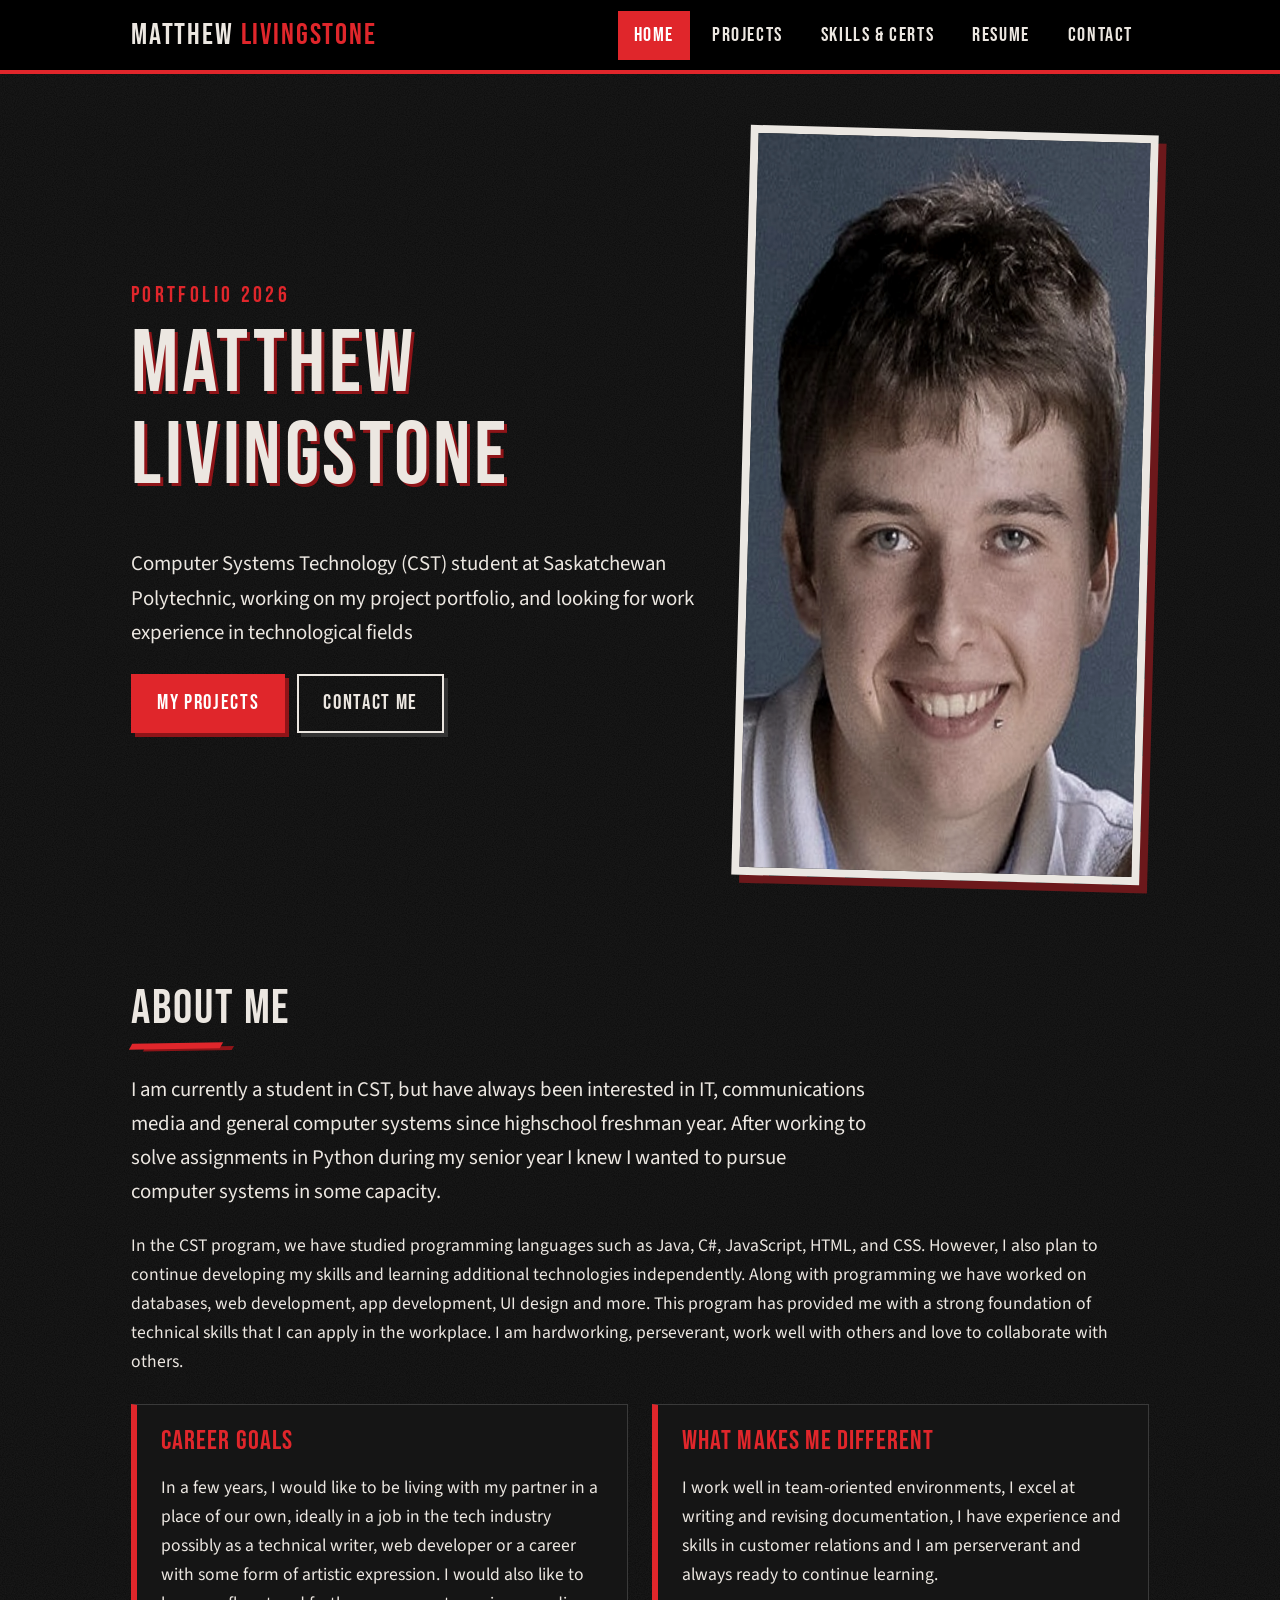
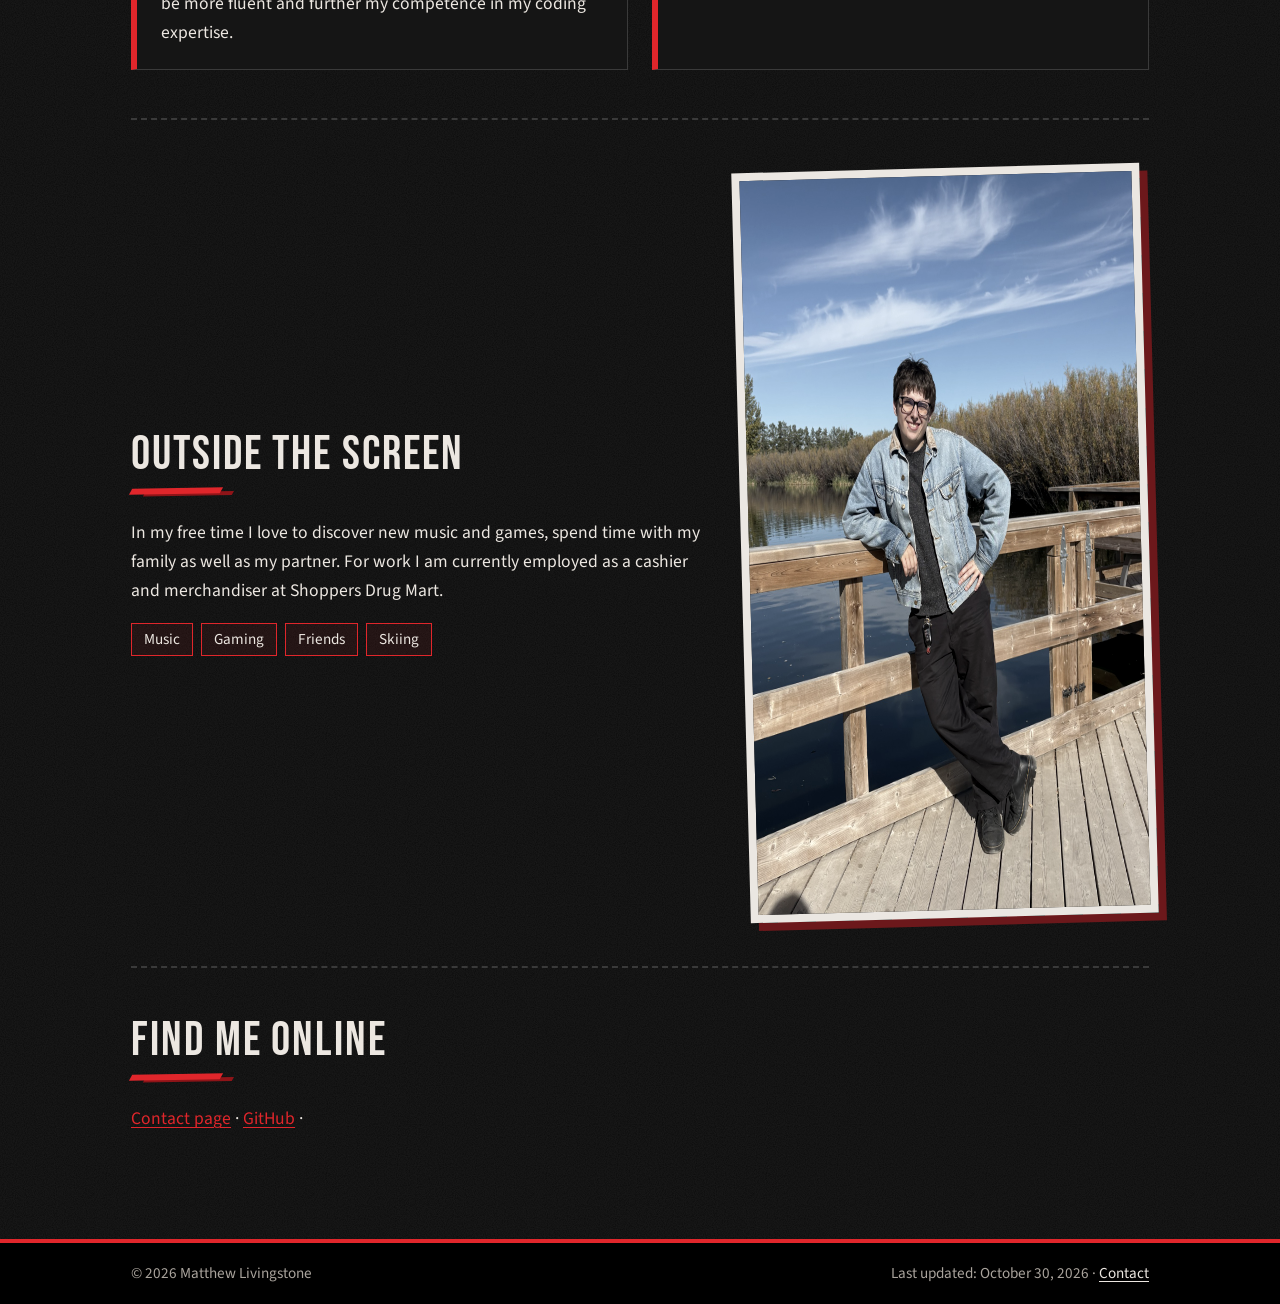
==== commit b846f943: "Update index.html" ====
--- a/index.html
+++ b/index.html
@@ -108,7 +108,7 @@
 <footer class="site-footer">
   <div class="bar">
     <span>&copy; 2026 Matthew Livingstone</span>
-    <span>Last updated: October 27, 2026 &middot; <a href="contact.html">Contact</a></span>
+    <span>Last updated: October 30, 2026 &middot; <a href="contact.html">Contact</a></span>
   </div>
 </footer>
 
